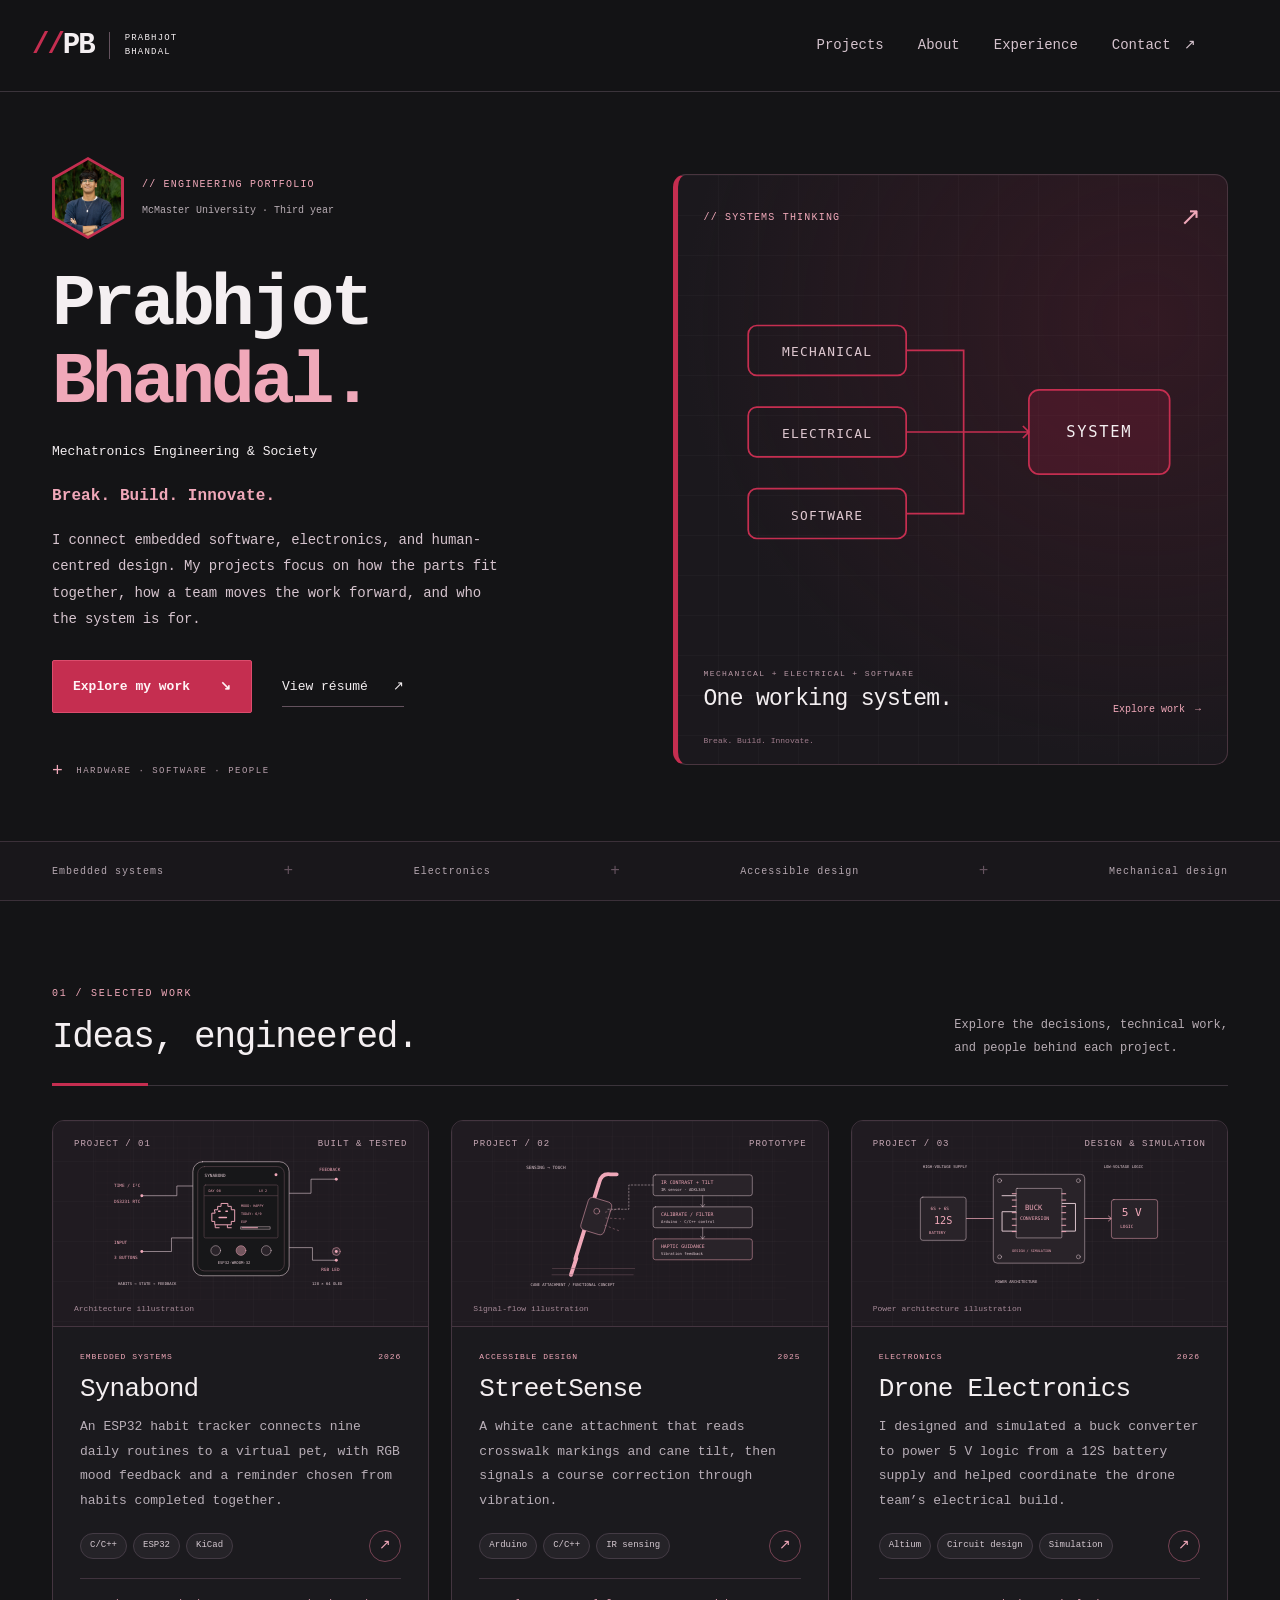
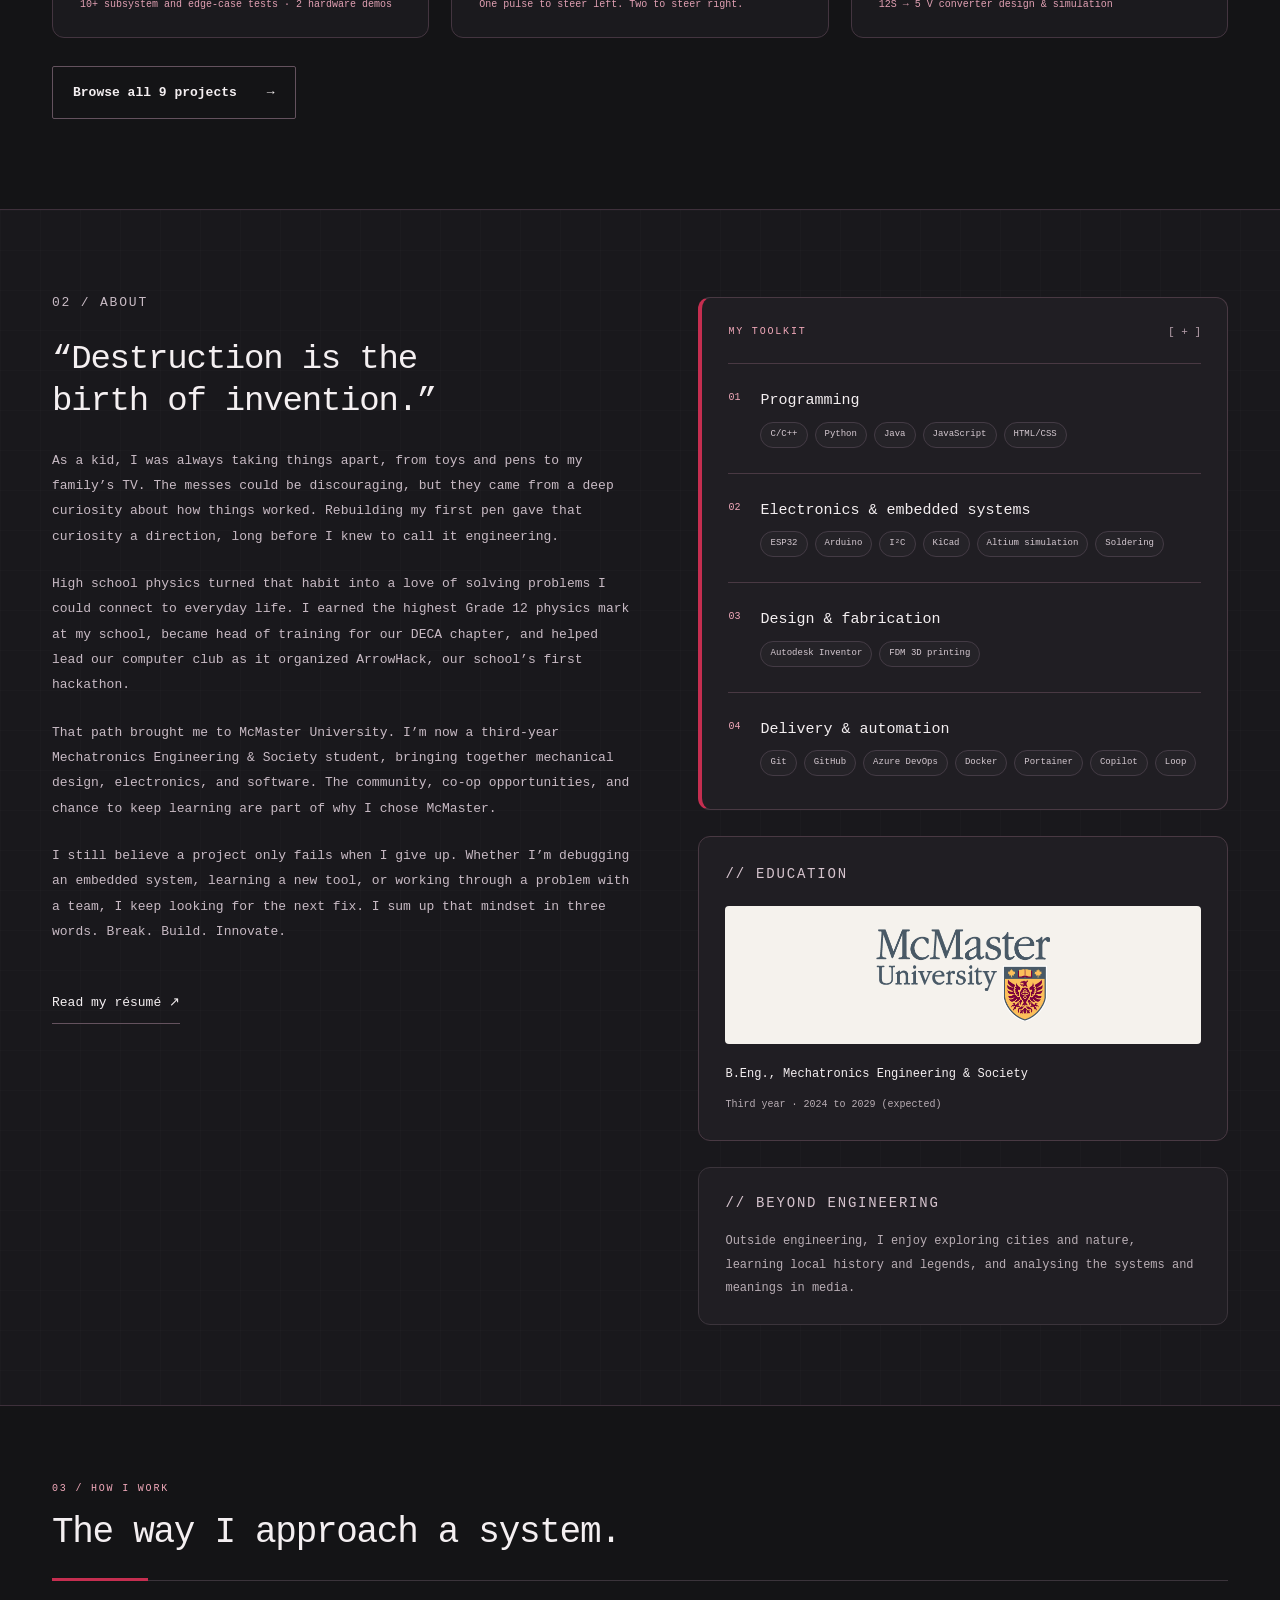
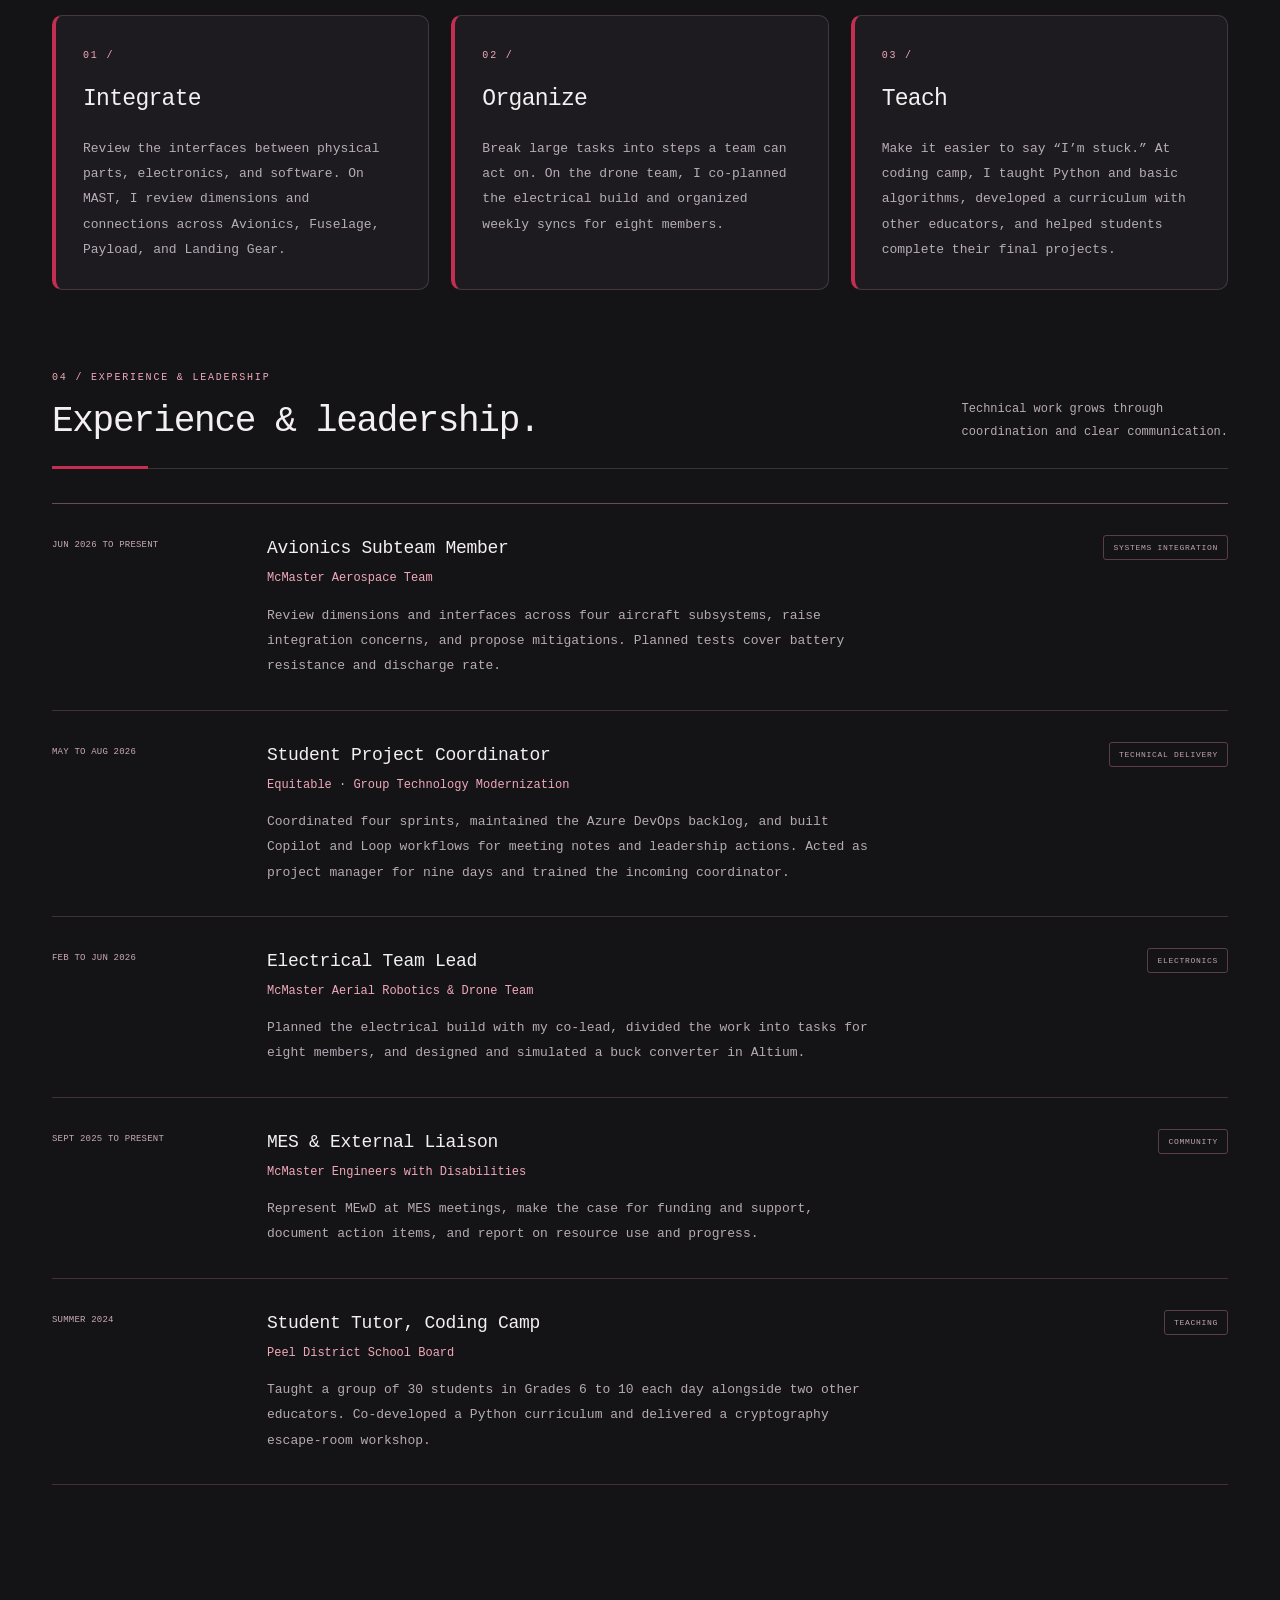
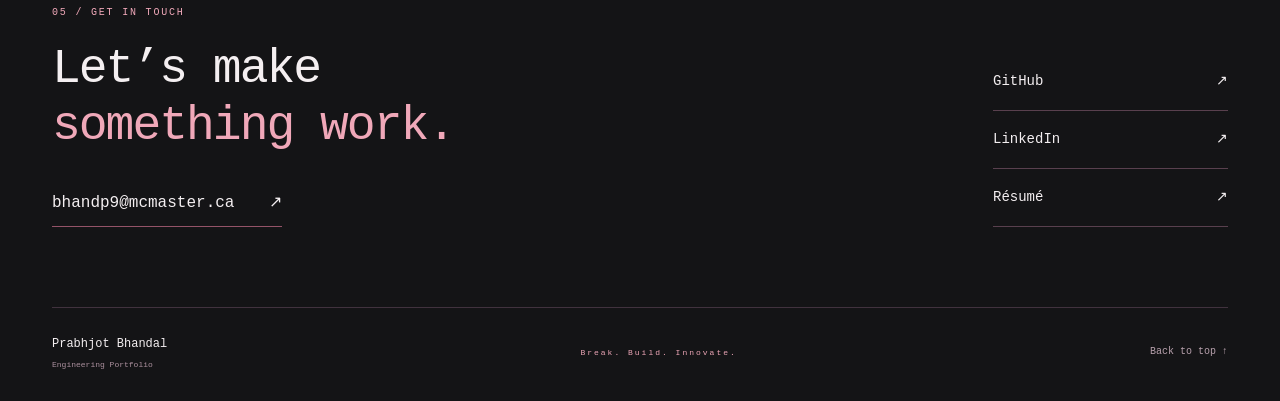
==== index.html @ 6633af77 "Add engineering portfolio" ====
<!DOCTYPE html>
<html lang="en"><head>
<meta http-equiv="content-type" content="text/html; charset=UTF-8">
  <meta charset="utf-8">
  <meta name="viewport" content="width=device-width,initial-scale=1">
  <meta name="description" content="Prabhjot Bhandal’s engineering portfolio: embedded systems, electronics, accessible design, mechanical design, and automation.">
  <meta name="robots" content="index,follow">
  <meta name="theme-color" content="#141416">
  <title>Prabhjot Bhandal | Engineering Portfolio</title>
  <link rel="icon" href="assets/favicon.svg" type="image/svg+xml">
  <link rel="stylesheet" href="index_files/theme_yO6D.css">
  <link rel="stylesheet" href="index_files/styles_yO6D.css">
  <script src="index_files/content-data_yO6D.js" defer="defer"></script>
  <script src="index_files/app_yO6D.js" defer="defer"></script>
</head>
<body>
  <a class="skip-link" href="#main">Skip to content</a>
  <header class="site-header">
    <div class="header-inner">
      <a class="brand" href="#home" aria-label="Prabhjot Bhandal, home"><span class="code-logo" aria-hidden="true"><span class="code-bracket">//</span><span class="code-initials">PB</span></span><span class="brand-name">Prabhjot<br>Bhandal</span></a>
      <nav aria-label="Main navigation"><a href="#all-projects">Projects</a><a href="#about">About</a><a href="#experience">Experience</a><a href="#contact">Contact <span aria-hidden="true">↗</span></a></nav>
      <!-- <span class="private-label">▣ Private portfolio</span> -->
    </div>
  </header>
  <main id="main" tabindex="-1">
    <div id="home-view">
      <section class="hero container" id="home" aria-labelledby="hero-title">
        <div class="hero-copy">
          <div class="hero-identity"><div class="portrait-frame"><img src="index_files/portrait_yO6D.jpg" alt="Portrait of Prabhjot Bhandal" width="84" height="84"></div><div><p class="eyebrow">// ENGINEERING PORTFOLIO</p><p class="hero-school">McMaster University · Third year</p></div></div>
          <h1 id="hero-title">Prabhjot<br><span>Bhandal.</span></h1><p class="hero-program">Mechatronics Engineering &amp; Society</p>
          <p class="hero-tagline">Break. Build. Innovate.</p><p class="hero-intro">I connect embedded software, electronics, and human-centred design. My projects focus on how the parts fit together, how a team moves the work forward, and who the system is for.</p>
          <div class="hero-actions"><a class="button primary" href="#projects">Explore my work <span aria-hidden="true">↘</span></a><a class="text-link" href="assets/Prabhjot_Bhandal_Resume.pdf" target="_blank" rel="noopener">View résumé <span aria-hidden="true">↗</span></a></div>
          <div class="hero-caption"><span class="tiny-cross" aria-hidden="true">+</span> HARDWARE · SOFTWARE · PEOPLE</div>
        </div>
        <a class="hero-study" href="#projects" aria-label="Explore projects across mechanical, electrical, and software systems">
          <div class="study-top"><span class="eyebrow">// SYSTEMS THINKING</span><span class="study-arrow" aria-hidden="true">↗</span></div>
          <div id="hero-art"><img src="index_files/system-overview_yO6D.svg" alt="Mechanical, electrical, and software disciplines connect to form one system."></div>
          <div class="study-bottom"><div><span class="study-subtitle">MECHANICAL + ELECTRICAL + SOFTWARE</span><strong>One working system.</strong></div><span class="study-link">Explore work <span aria-hidden="true">→</span></span></div>
          <span class="illustration-note">Break. Build. Innovate.</span>
        </a>
      </section>
      <div class="discipline-strip"><div class="container"><span>Embedded systems</span><span aria-hidden="true">+</span><span>Electronics</span><span aria-hidden="true">+</span><span>Accessible design</span><span aria-hidden="true">+</span><span>Mechanical design</span></div></div>
      <section class="projects-section container" id="projects" aria-labelledby="projects-heading">
        <div class="section-heading"><div><p class="eyebrow">01 / SELECTED WORK</p><h2 id="projects-heading" tabindex="-1">Ideas, engineered.</h2></div><p>Explore the decisions, technical work,<br class="desktop-break"> and people behind each project.</p></div>
        <div id="featured-grid" class="project-grid featured-grid"><a class="project-card" href="#project/synabond" aria-labelledby="featured-title-synabond">
    <div class="card-visual">
      <div class="card-visual-meta"><span>PROJECT / 01</span><span>BUILT &amp; TESTED</span></div>
      <img class="project-illustration" src="index_files/synabond-system_yO6D.svg" alt="" loading="lazy">
      <span class="card-visual-caption">Architecture illustration</span>
    </div>
    <div class="card-content">
      <div class="card-topline"><span>Embedded systems</span><span>2026</span></div>
      <h3 id="featured-title-synabond">Synabond</h3><p>An ESP32 habit tracker connects nine daily routines to a virtual pet, with RGB mood feedback and a reminder chosen from habits completed together.</p>
      <div class="card-bottom"><div class="tag-list"><span class="tag">C/C++</span><span class="tag">ESP32</span><span class="tag">KiCad</span></div><span class="card-arrow" aria-hidden="true">↗</span></div>
      <div class="card-outcome">10+ subsystem and edge-case tests · 2 hardware demos</div>
    </div></a><a class="project-card" href="#project/streetsense" aria-labelledby="featured-title-streetsense">
    <div class="card-visual">
      <div class="card-visual-meta"><span>PROJECT / 02</span><span>PROTOTYPE</span></div>
      <img class="project-illustration" src="index_files/streetsense-system_yO6D.svg" alt="" loading="lazy">
      <span class="card-visual-caption">Signal-flow illustration</span>
    </div>
    <div class="card-content">
      <div class="card-topline"><span>Accessible design</span><span>2025</span></div>
      <h3 id="featured-title-streetsense">StreetSense</h3><p>A white cane attachment that reads crosswalk markings and cane tilt, then signals a course correction through vibration.</p>
      <div class="card-bottom"><div class="tag-list"><span class="tag">Arduino</span><span class="tag">C/C++</span><span class="tag">IR sensing</span></div><span class="card-arrow" aria-hidden="true">↗</span></div>
      <div class="card-outcome">One pulse to steer left. Two to steer right.</div>
    </div></a><a class="project-card" href="#project/drone-electronics" aria-labelledby="featured-title-drone-electronics">
    <div class="card-visual">
      <div class="card-visual-meta"><span>PROJECT / 03</span><span>DESIGN &amp; SIMULATION</span></div>
      <img class="project-illustration" src="index_files/drone-electronics-system_yO6D.svg" alt="" loading="lazy">
      <span class="card-visual-caption">Power architecture illustration</span>
    </div>
    <div class="card-content">
      <div class="card-topline"><span>Electronics</span><span>2026</span></div>
      <h3 id="featured-title-drone-electronics">Drone Electronics</h3><p>I designed and simulated a buck converter to power 5 V logic from a 12S battery supply and helped coordinate the drone team’s electrical build.</p>
      <div class="card-bottom"><div class="tag-list"><span class="tag">Altium</span><span class="tag">Circuit design</span><span class="tag">Simulation</span></div><span class="card-arrow" aria-hidden="true">↗</span></div>
      <div class="card-outcome">12S → 5 V converter design &amp; simulation</div>
    </div></a></div>
        <a class="button secondary archive-action" href="#all-projects">Browse all 9 projects <span aria-hidden="true">→</span></a>
      </section>
      <section class="about-section" id="about" aria-labelledby="about-heading"><div class="container about-grid">
        <div class="about-story"><p class="eyebrow">02 / ABOUT</p><h2 id="about-heading">“Destruction is the birth of invention.”</h2><p>As a kid, I was always taking things apart, from toys and pens to my family’s TV. The messes could be discouraging, but they came from a deep curiosity about how things worked. Rebuilding my first pen gave that curiosity a direction, long before I knew to call it engineering.</p><p>High school physics turned that habit into a love of solving problems I could connect to everyday life. I earned the highest Grade 12 physics mark at my school, became head of training for our DECA chapter, and helped lead our computer club as it organized ArrowHack, our school’s first hackathon.</p><p>That path brought me to McMaster University. I’m now a third-year Mechatronics Engineering &amp; Society student, bringing together mechanical design, electronics, and software. The community, co-op opportunities, and chance to keep learning are part of why I chose McMaster.</p><p>I still believe a project only fails when I give up. Whether I’m debugging an embedded system, learning a new tool, or working through a problem with a team, I keep looking for the next fix. I sum up that mindset in three words. Break. Build. Innovate.</p><a class="text-link" href="assets/Prabhjot_Bhandal_Resume.pdf" target="_blank" rel="noopener">Read my résumé ↗</a></div>
        <div class="about-aside"><div class="toolkit"><div class="toolkit-head"><span class="eyebrow">MY TOOLKIT</span><span aria-hidden="true">[ + ]</span></div><div class="toolkit-row"><span class="tool-number">01</span><div><h3>Programming</h3><div class="tag-list"><span class="tag">C/C++</span><span class="tag">Python</span><span class="tag">Java</span><span class="tag">JavaScript</span><span class="tag">HTML/CSS</span></div></div></div><div class="toolkit-row"><span class="tool-number">02</span><div><h3>Electronics &amp; embedded systems</h3><div class="tag-list"><span class="tag">ESP32</span><span class="tag">Arduino</span><span class="tag">I²C</span><span class="tag">KiCad</span><span class="tag">Altium simulation</span><span class="tag">Soldering</span></div></div></div><div class="toolkit-row"><span class="tool-number">03</span><div><h3>Design &amp; fabrication</h3><div class="tag-list"><span class="tag">Autodesk Inventor</span><span class="tag">FDM 3D printing</span></div></div></div><div class="toolkit-row"><span class="tool-number">04</span><div><h3>Delivery &amp; automation</h3><div class="tag-list"><span class="tag">Git</span><span class="tag">GitHub</span><span class="tag">Azure DevOps</span><span class="tag">Docker</span><span class="tag">Portainer</span><span class="tag">Copilot</span><span class="tag">Loop</span></div></div></div></div><section class="education-card" aria-label="Education at McMaster University"><p class="eyebrow">// EDUCATION</p><div class="education-logo-panel"><img class="university-logo" src="index_files/mcmaster-logo_yO6D.png" alt="McMaster University logo" width="339" height="187" loading="lazy"></div><p class="education-degree">B.Eng., Mechatronics Engineering &amp; Society</p><p class="education-timeline">Third year · 2024 to 2029 (expected)</p></section><aside class="beyond-card"><p class="eyebrow">// BEYOND ENGINEERING</p><p>Outside engineering, I enjoy exploring cities and nature, learning local history and legends, and analysing the systems and meanings in media.</p></aside></div>
      </div></section>
      <section class="how-section container" id="how" aria-labelledby="how-heading"><div class="section-heading"><div><p class="eyebrow">03 / HOW I WORK</p><h2 id="how-heading">The way I approach a system.</h2></div></div><div class="how-grid"><article><span class="eyebrow">01 /</span><h3>Integrate</h3><p>Review the interfaces between physical parts, electronics, and software. On MAST, I review dimensions and connections across Avionics, Fuselage, Payload, and Landing Gear.</p></article><article><span class="eyebrow">02 /</span><h3>Organize</h3><p>Break large tasks into steps a team can act on. On the drone team, I co-planned the electrical build and organized weekly syncs for eight members.</p></article><article><span class="eyebrow">03 /</span><h3>Teach</h3><p>Make it easier to say “I’m stuck.” At coding camp, I taught Python and basic algorithms, developed a curriculum with other educators, and helped students complete their final projects.</p></article></div></section>
      <section class="experience-section container" id="experience" aria-labelledby="experience-heading"><div class="section-heading"><div><p class="eyebrow">04 / EXPERIENCE &amp; LEADERSHIP</p><h2 id="experience-heading">Experience &amp; leadership.</h2></div><p>Technical work grows through<br class="desktop-break"> coordination and clear communication.</p></div>
        <div class="experience-list"><article class="experience-item"><span class="experience-date">JUN 2026 TO PRESENT</span><div><h3>Avionics Subteam Member</h3><span class="organisation">McMaster Aerospace Team</span><p>Review dimensions and interfaces across four aircraft subsystems, raise integration concerns, and propose mitigations. Planned tests cover battery resistance and discharge rate.</p></div><span class="experience-tag">SYSTEMS INTEGRATION</span></article><article class="experience-item"><span class="experience-date">MAY TO AUG 2026</span><div><h3>Student Project Coordinator</h3><span class="organisation">Equitable · Group Technology Modernization</span><p>Coordinated four sprints, maintained the Azure DevOps backlog, and built Copilot and Loop workflows for meeting notes and leadership actions. Acted as project manager for nine days and trained the incoming coordinator.</p></div><span class="experience-tag">TECHNICAL DELIVERY</span></article><article class="experience-item"><span class="experience-date">FEB TO JUN 2026</span><div><h3>Electrical Team Lead</h3><span class="organisation">McMaster Aerial Robotics &amp; Drone Team</span><p>Planned the electrical build with my co-lead, divided the work into tasks for eight members, and designed and simulated a buck converter in Altium.</p></div><span class="experience-tag">ELECTRONICS</span></article><article class="experience-item"><span class="experience-date">SEPT 2025 TO PRESENT</span><div><h3>MES &amp; External Liaison</h3><span class="organisation">McMaster Engineers with Disabilities</span><p>Represent MEwD at MES meetings, make the case for funding and support, document action items, and report on resource use and progress.</p></div><span class="experience-tag">COMMUNITY</span></article><article class="experience-item"><span class="experience-date">SUMMER 2024</span><div><h3>Student Tutor, Coding Camp</h3><span class="organisation">Peel District School Board</span><p>Taught a group of 30 students in Grades 6 to 10 each day alongside two other educators. Co-developed a Python curriculum and delivered a cryptography escape-room workshop.</p></div><span class="experience-tag">TEACHING</span></article></div>
      </section>
      <section class="contact-section container" id="contact" aria-labelledby="contact-heading"><div><p class="eyebrow">05 / GET IN TOUCH</p><h2 id="contact-heading">Let’s make<br><span>something work.</span></h2><a class="contact-email" href="mailto:bhandp9@mcmaster.ca">bhandp9@mcmaster.ca <span aria-hidden="true">↗</span></a></div><div class="contact-links"><a href="https://github.com/Prabhjot-Bhandal" target="_blank" rel="noopener">GitHub <span aria-hidden="true">↗</span></a><a href="https://www.linkedin.com/in/prabhjot-bhandal/" target="_blank" rel="noopener">LinkedIn <span aria-hidden="true">↗</span></a><a href="assets/Prabhjot_Bhandal_Resume.pdf" target="_blank" rel="noopener">Résumé <span aria-hidden="true">↗</span></a></div></section>
    </div>
    <section id="archive-view" class="projects-section archive-section container" aria-labelledby="archive-heading" hidden="">
      <a class="detail-back" href="#projects">← Selected work</a>
      <div class="section-heading"><h1 id="archive-heading" tabindex="-1">All projects</h1></div>
        <div class="browse-controls">
          <div class="filter-list" role="group" aria-label="Filter projects by discipline"><button class="filter active" data-filter="all" aria-pressed="true">All projects <span>09</span></button><button class="filter" data-filter="Embedded systems" aria-pressed="false">Embedded</button><button class="filter" data-filter="Electronics" aria-pressed="false">Electronics</button><button class="filter" data-filter="Mechanical design" aria-pressed="false">Mechanical</button><button class="filter" data-filter="Automation" aria-pressed="false">Automation</button><button class="filter" data-filter="Software" aria-pressed="false">Software</button><button class="filter" data-filter="Earlier work" aria-pressed="false">Earlier work</button><button class="filter" data-filter="Leadership" aria-pressed="false">Leadership</button></div>
          <label class="search-box"><svg width="17" height="17" viewBox="0 0 24 24" fill="none" aria-hidden="true"><circle cx="10" cy="10" r="6.5" stroke="currentColor" stroke-width="1.5"></circle><path d="m15 15 6 6" stroke="currentColor" stroke-width="1.5"></path></svg><span class="sr-only">Search projects, tools, or skills</span><input id="project-search" type="search" placeholder="Search work or tools…" autocomplete="off"></label>
        </div>
        <p id="results-count" class="results-count" role="status" aria-live="polite">9 projects</p>
        <div id="project-grid" class="project-grid"></div>
        <div id="empty-state" class="empty-state" hidden=""><span aria-hidden="true">⌕</span><h3>No projects match this search.</h3><p>Try a tool such as Arduino, or browse all projects.</p><button id="reset-filters" class="button secondary">Reset filters</button></div>
    </section>
    <article id="project-view" class="detail-view container" hidden=""></article>
  </main>
  <footer class="site-footer container"><a href="#home" class="footer-name">Prabhjot Bhandal<span>Engineering Portfolio</span></a><p>Break. Build. Innovate.</p><a href="#home" class="back-top">Back to top ↑</a></footer>
  <noscript><div class="no-script">Project filters and detailed views use JavaScript. Please enable JavaScript to explore the portfolio.</div></noscript>
</body></html>
---- index_files/theme_yO6D.css ----
:root{--bg:#141416;--panel:#1c1b1e;--line:#3b343b;--ink:#f4eff1;--muted:#b8adb4;--accent:#f0a8b9;--accent-strong:#c52e50;--accent-deep:#761c36;--mono:'Portfolio Mono',ui-monospace,SFMono-Regular,Consolas,monospace;--sans:var(--mono);color-scheme:dark}
---- index_files/styles_yO6D.css ----
@font-face{font-family:Portfolio Mono;src:url('assets/fonts/mono-regular.woff') format('woff');font-weight:400;font-style:normal;font-display:swap}
@font-face{font-family:Portfolio Mono;src:url('assets/fonts/mono-bold.woff') format('woff');font-weight:700;font-style:normal;font-display:swap}
@font-face{font-family:Portfolio Mono;src:url('assets/fonts/mono-italic.woff') format('woff');font-weight:400;font-style:italic;font-display:swap}
*{box-sizing:border-box}html{scroll-behavior:smooth;scroll-padding-top:104px}body{margin:0;background:var(--bg);color:var(--ink);font-family:var(--sans);-webkit-font-smoothing:antialiased}body,button,input{font-size:16px}button,input{font:inherit}a{color:inherit;text-decoration:none}button{cursor:pointer}button,a,input{-webkit-tap-highlight-color:transparent}button:focus-visible,a:focus-visible,input:focus-visible{outline:2px solid var(--accent);outline-offset:5px}h1,h2,h3,p{margin:0}button{color:inherit}button::-moz-focus-inner{border:0}svg{max-width:100%;display:block}img{max-width:100%}[hidden]{display:none!important}.container{width:min(1240px,calc(100% - 104px));margin-inline:auto}.sr-only{position:absolute;width:1px;height:1px;padding:0;overflow:hidden;clip:rect(0,0,0,0);white-space:nowrap;border:0}.skip-link{position:fixed;top:-100px;left:20px;z-index:20;background:var(--accent);color:var(--bg);padding:14px}.skip-link:focus{top:12px}.site-header{border-bottom:1px solid var(--line);background:rgba(20,20,22,.97);position:sticky;top:0;z-index:10}.header-inner{width:min(1344px,calc(100% - 64px));margin:auto;height:91px;display:flex;align-items:center;justify-content:space-between;gap:24px}.brand{display:flex;gap:15px;align-items:center}.monogram{font-weight:700;font-size:34px;letter-spacing:-3px}.monogram span{color:var(--accent)}.brand-name{font-family:var(--mono);font-size:10px;line-height:1.4;letter-spacing:1.2px;border-left:1px solid #64525e;padding-left:15px}nav{display:flex;gap:34px;margin-left:auto;margin-right:52px}nav a{font-size:14px;color:#d6c4ce;transition:color .2s}nav a:hover{color:var(--accent)}nav a span{margin-left:5px}.private-label{font-family:var(--mono);display:flex;align-items:center;gap:8px;color:var(--muted);font-size:10px;letter-spacing:.2px;border:1px solid var(--line);padding:8px 11px;border-radius:3px}.hero{display:grid;grid-template-columns:1fr 1fr;gap:74px;padding-block:75px 65px;align-items:center}.eyebrow{font-family:var(--mono);font-size:10px;line-height:1.6;letter-spacing:1.7px;font-weight:400;color:var(--accent)}.hero .eyebrow{font-size:10px;letter-spacing:1.2px;display:flex;align-items:center;gap:9px}.status-dot{width:6px;height:6px;background:var(--accent);border-radius:50%;display:inline-block}.hero h1{font-size:clamp(52px,5.5vw,78px);line-height:1.02;letter-spacing:-3px;margin-top:27px;font-weight:700}.hero h1 span{color:var(--accent)}.hero-intro{color:#d6c4ce;max-width:420px;font-size:16px;line-height:1.65;margin-top:26px}.hero-actions{display:flex;align-items:center;gap:30px;margin-top:30px}.button{min-height:48px;padding:15px 20px;font-size:13px;display:inline-flex;align-items:center;justify-content:center;gap:30px;border:1px solid transparent;font-weight:700;border-radius:2px;transition:background .2s,transform .2s}.primary{background:var(--accent);color:#171719}.primary:hover{background:#f2eaf0;transform:translateY(-2px)}.secondary{background:transparent;border-color:#64525e;color:var(--ink)}.secondary:hover{background:#232125}.text-link{font-size:13px;display:inline-flex;gap:25px;align-items:center;border-bottom:1px solid #64525e;padding-block:9px}.text-link:hover{color:var(--accent);border-color:var(--accent)}.hero-caption{margin-top:48px;display:flex;align-items:center;gap:12px;color:#b7a0ac;font:9px var(--mono);letter-spacing:1.5px}.tiny-cross{font-size:18px;color:var(--accent)}.hero-study{position:relative;background:#232125;border:1px solid #393039;display:block;aspect-ratio:.97;box-shadow:20px 20px 0 -1px #171719,20px 20px 0 0 #393039;transition:border-color .2s}.hero-study:hover{border-color:var(--accent)}.study-top,.study-bottom{display:flex;justify-content:space-between;align-items:center}.study-top{padding:23px 26px 0}.study-arrow{color:var(--accent);font-size:25px}.study-bottom{position:absolute;bottom:41px;left:26px;right:26px}.study-subtitle{font:8px var(--mono);letter-spacing:1.4px;color:#b7a0ac;display:block;margin-bottom:7px}.study-bottom strong{font-size:25px;font-weight:400;letter-spacing:-.7px}.study-link{font-size:11px;color:var(--accent);display:flex;gap:13px;align-items:center}.illustration-note{position:absolute;bottom:13px;left:26px;font:8px var(--mono);color:#b7a0ac}.hero-study #hero-art{margin:0 8px;position:absolute;top:38px;left:0;right:0;bottom:90px;display:flex;align-items:center}.hero-study svg{width:100%}.discipline-strip{border-block:1px solid var(--line);background:#171719}.discipline-strip .container{display:flex;justify-content:space-between;align-items:center;padding-block:20px;font:10px var(--mono);color:#d6c4ce;letter-spacing:1px}.discipline-strip span:nth-child(even){color:#64525e;font-size:16px}.projects-section{padding-block:85px 90px}.section-heading{display:flex;justify-content:space-between;align-items:flex-end;gap:30px;margin-bottom:34px}.section-heading h2{font-size:43px;letter-spacing:-1.7px;margin-top:14px;line-height:1.1;font-weight:400}.section-heading>p{font-size:14px;line-height:1.6;color:var(--muted)}.browse-controls{border-bottom:1px solid var(--line);display:flex;justify-content:space-between;gap:20px;align-items:center;padding-bottom:21px}.filter-list{display:flex;gap:6px;flex-wrap:wrap}.filter{border:1px solid transparent;background:transparent;padding:10px 12px;color:#d6c4ce;border-radius:2px;font-size:12px;white-space:nowrap}.filter span{font-family:var(--mono);font-size:9px;margin-left:6px;opacity:.65}.filter.active{color:var(--ink);background:#232125;border-color:#64525e}.filter:hover{color:var(--accent)}.search-box{display:flex;align-items:center;gap:10px;color:#b7a0ac;border-left:1px solid var(--line);padding-left:18px}.search-box input{background:transparent;border:0;width:166px;color:var(--ink);font-size:12px;padding:10px 0;min-height:40px}.search-box input::placeholder{color:#b7a0ac}.results-count{font:10px var(--mono);color:#b7a0ac;padding-block:19px 21px}.project-grid{display:grid;grid-template-columns:1fr 1fr;gap:32px}.project-card{display:flex;flex-direction:column;border:1px solid #393039;background:#171719;min-width:0;border-radius:3px;overflow:hidden;transition:transform .2s,border-color .2s}.project-card:hover{border-color:#b7a0ac;transform:translateY(-4px)}.card-visual{aspect-ratio:1.82;background:var(--card-bg,#232125);position:relative;overflow:hidden;border-bottom:1px solid #393039}.card-visual svg{width:100%;height:100%}.card-visual-meta{position:absolute;top:18px;left:21px;right:21px;display:flex;justify-content:space-between;font:9px var(--mono);letter-spacing:1px;color:#d6c4ce}.card-visual-caption{position:absolute;bottom:13px;left:21px;font:8px var(--mono);color:#b7a0ac}.card-content{padding:25px 27px 24px;flex:1;display:flex;flex-direction:column}.card-topline{display:flex;justify-content:space-between;align-items:center;color:#b7a0ac;font:9px var(--mono);letter-spacing:1px;text-transform:uppercase}.card-content h3{font-size:27px;font-weight:400;letter-spacing:-.7px;margin:13px 0 10px;line-height:1.15}.card-content>p{color:#d6c4ce;font-size:14px;line-height:1.6;max-width:470px}.card-bottom{display:flex;align-items:center;justify-content:space-between;gap:10px;margin-top:24px}.tag-list{display:flex;gap:6px;flex-wrap:wrap}.tag{border:1px solid #393039;color:#d6c4ce;padding:5px 7px;font:9px var(--mono);border-radius:2px;line-height:1.3}.card-arrow{border:1px solid #64525e;border-radius:50%;width:32px;height:32px;display:grid;place-items:center;color:var(--accent);flex-shrink:0}.card-outcome{font:10px var(--mono);line-height:1.5;color:var(--accent);margin-top:16px;padding-top:17px;border-top:1px solid #393039}.project-card.wide{grid-column:1/-1;display:grid;grid-template-columns:1fr 1fr}.wide .card-visual{aspect-ratio:auto;min-height:292px;border-bottom:0;border-right:1px solid #393039}.wide .card-content{justify-content:center;padding:30px}.empty-state{text-align:center;border:1px dashed #64525e;padding:50px 20px}.empty-state>span{font-size:40px;color:var(--accent)}.empty-state h3{font-size:24px;font-weight:400;margin-block:12px}.empty-state p{color:var(--muted);margin-bottom:24px}.about-section{background:#232125;border-block:1px solid #393039;padding-block:80px}.about-grid{display:grid;grid-template-columns:1fr 1fr;gap:100px}.about-grid h2{font-size:43px;line-height:1.15;letter-spacing:-1.4px;font-weight:400;margin-block:20px 24px}.about-grid h2 span{color:#b7a0ac}.about-grid p{font-size:14px;line-height:1.7;color:#d6c4ce;max-width:470px}.about-grid .about-intro{color:#f2eaf0;font-size:16px;margin-bottom:17px}.about-grid .text-link{margin-top:17px}.education{display:flex;gap:17px;align-items:center;margin-top:32px;padding-top:27px;border-top:1px solid #393039}.education-mark{font-family:Georgia,serif;font-size:34px;color:#d6c4ce;border:1px solid #64525e;padding:6px 10px}.education strong{font-size:14px;font-weight:400}.education p{font-size:11px;margin-block:5px 3px}.education div>span{color:#b7a0ac;font:9px var(--mono)}.toolkit{border:1px solid #64525e;padding:26px 30px;height:fit-content;margin-top:7px;background:#171719}.toolkit-head{display:flex;justify-content:space-between;align-items:center;padding-bottom:23px;border-bottom:1px solid #393039}.toolkit-head>span:last-child{font:11px var(--mono);color:#b7a0ac}.toolkit-row{display:flex;gap:20px;border-bottom:1px solid #393039;padding-block:25px}.toolkit-row:last-child{border-bottom:0;padding-bottom:7px}.tool-number{font:10px var(--mono);color:#b7a0ac;padding-top:3px}.toolkit-row h3{font-size:17px;font-weight:400;margin-bottom:8px}.toolkit-row p{font-size:12px;line-height:1.8}.experience-section{padding-block:85px 30px}.experience-list{border-top:1px solid #64525e;margin-top:40px}.experience-item{display:grid;grid-template-columns:185px 1fr 170px;gap:30px;align-items:start;border-bottom:1px solid var(--line);padding-block:31px}.experience-date{font:10px var(--mono);letter-spacing:.2px;line-height:1.6;color:#b7a0ac;padding-top:3px}.experience-item h3{font-size:20px;font-weight:400;letter-spacing:-.3px}.organisation{display:block;color:#b7a0ac;font-size:12px;margin-top:7px}.experience-item p{max-width:610px;color:#b7a0ac;font-size:13px;line-height:1.7;margin-top:14px}.experience-tag{font:8px var(--mono);color:#b7a0ac;border:1px solid #393039;padding:7px 9px;text-align:center;justify-self:end;letter-spacing:.7px}.contact-section{padding-block:90px 80px;display:flex;justify-content:space-between;align-items:flex-end;gap:30px}.contact-section h2{font-size:57px;line-height:1.1;letter-spacing:-2px;font-weight:400;margin-top:20px}.contact-section h2 span{color:var(--accent)}.contact-email{display:inline-flex;gap:35px;align-items:center;border-bottom:1px solid #8b7482;font-size:18px;padding:10px 0;margin-top:24px}.contact-email:hover{color:var(--accent)}.contact-links{width:235px}.contact-links a{display:flex;justify-content:space-between;border-bottom:1px solid #393039;padding:17px 0;font-size:14px}.contact-links a:hover{color:var(--accent)}.site-footer{border-top:1px solid var(--line);padding-block:27px 30px;display:flex;justify-content:space-between;align-items:center;gap:25px}.footer-name{font-size:12px}.footer-name span{display:block;font:8px var(--mono);color:#b7a0ac;margin-top:5px}.site-footer p{color:#b7a0ac;font:8px var(--mono);letter-spacing:.5px}.back-top{font-size:10px;color:#b7a0ac}.detail-view{padding-block:35px 75px;min-height:70vh}.detail-breadcrumb{display:flex;justify-content:space-between;font:10px var(--mono);letter-spacing:.4px;color:#d6c4ce;border-bottom:1px solid var(--line);padding-bottom:24px;gap:15px}.detail-back{padding:8px 0;color:var(--accent)}.detail-breadcrumb>span{padding-block:8px}.detail-header{max-width:850px;padding-block:48px 34px}.detail-header h1{font-size:clamp(40px,5.5vw,68px);font-weight:400;line-height:1.07;letter-spacing:-2px;margin:18px 0 22px}.detail-header>p:last-child{color:#d6c4ce;font-size:19px;line-height:1.6;max-width:730px}.detail-meta{display:grid;grid-template-columns:1.25fr 1fr 2fr;gap:30px;border-block:1px solid #393039;padding-block:24px;margin-bottom:35px}.meta-label{font:9px var(--mono);letter-spacing:1.2px;color:#b7a0ac;display:block;margin-bottom:10px}.meta-value{font-size:14px;line-height:1.6}.detail-visual{position:relative;background:var(--card-bg);border:1px solid #393039;max-height:520px;overflow:hidden;display:grid;place-items:center}.detail-visual svg{width:100%;height:440px}.detail-visual .card-visual-meta{top:23px;left:28px;right:28px}.detail-visual .card-visual-caption{bottom:20px;left:28px}.detail-layout{display:grid;grid-template-columns:1fr 285px;gap:75px;margin-top:51px;align-items:start}.detail-section{padding-bottom:32px;margin-bottom:33px;border-bottom:1px solid #393039}.detail-section h2{font-size:27px;font-weight:400;letter-spacing:-.7px;margin-bottom:18px}.detail-section>p,.detail-section li{font-size:15px;line-height:1.8;color:#d6c4ce}.detail-section li{padding-left:8px;margin-bottom:12px}.detail-section ul{padding-left:17px;margin:0}.detail-section li::marker{color:var(--accent)}.detail-section .eyebrow{margin-bottom:12px;font-size:9px;color:var(--accent)}.detail-section:last-child{margin-bottom:0}.outcome-panel{border:1px solid #64525e;padding:25px;background:#232125;margin-bottom:25px}.outcome-panel .meta-label{color:#d6c4ce}.outcome-value{font-size:37px;color:var(--accent);letter-spacing:-1px;display:block;margin-bottom:12px;line-height:1.1}.outcome-panel p{font-size:13px;color:#d6c4ce;line-height:1.7}.detail-aside{position:sticky;top:120px}.aside-block{border-bottom:1px solid var(--line);padding:10px 0 25px;margin-bottom:20px}.aside-block p{font-size:13px;line-height:1.7;color:#d6c4ce}.detail-next{display:flex;justify-content:space-between;align-items:center;background:#232125;border:1px solid #393039;padding:25px 30px;margin-top:55px;gap:20px}.detail-next .eyebrow{font-size:8px;margin-bottom:9px}.detail-next strong{font-size:23px;font-weight:400}.detail-next>span{font-size:26px;color:var(--accent)}.detail-next:hover{border-color:var(--accent)}.mood-table{display:grid;grid-template-columns:repeat(5,1fr);gap:7px;margin-top:20px}.mood{border:1px solid #64525e;padding:12px 7px;text-align:center}.mood-dot{display:block;width:10px;height:10px;border-radius:50%;margin:0 auto 9px;background:var(--mood)}.mood strong{display:block;font:8px var(--mono);letter-spacing:.2px}.mood span:last-child{display:block;font:10px var(--mono);color:#d6c4ce;margin-top:7px}.no-script{padding:30px;background:#393039}.not-found{padding:80px 0}.not-found h1{font-size:40px;margin-bottom:20px}.not-found p{color:var(--muted);margin-bottom:25px}
@media(min-width:1500px){.hero{gap:100px;padding-block:95px 80px}.hero-study{aspect-ratio:1.02}.hero h1{font-size:83px}}
@media(max-width:1100px){.container{width:calc(100% - 64px)}.hero{gap:35px}.hero h1{font-size:62px}.hero-study{aspect-ratio:.86}.hero-intro{font-size:15px}.hero-actions{gap:20px}nav{margin-right:15px;gap:25px}.about-grid{gap:50px}.browse-controls{align-items:flex-start}.filter{padding:9px}.search-box{padding-left:12px}.search-box input{width:140px}.experience-item{grid-template-columns:150px 1fr;gap:20px}.experience-tag{display:none}.detail-layout{gap:40px;grid-template-columns:1fr 250px}.card-content{padding:22px}.section-heading h2{font-size:38px}}
@media(max-width:800px){.header-inner{height:76px;width:calc(100% - 40px)}.brand-name{display:none}.monogram{font-size:32px}nav{gap:22px;margin:0 auto}.private-label{font-size:9px;padding:7px 8px}.container{width:calc(100% - 44px)}.hero{grid-template-columns:1fr 1fr;padding-block:45px 50px;gap:28px}.hero h1{font-size:48px;letter-spacing:-2px}.hero .eyebrow{font-size:8px;letter-spacing:.8px;align-items:flex-start}.hero .status-dot{flex-shrink:0;margin-top:4px}.hero-intro{font-size:14px}.hero-actions{align-items:flex-start;flex-direction:column;gap:10px}.hero-caption{font-size:8px;margin-top:25px;letter-spacing:.8px}.hero-study{aspect-ratio:.68;box-shadow:10px 10px 0 -1px #171719,10px 10px 0 0 #393039}.study-top{padding:19px 17px 0}.study-top .eyebrow{font-size:8px}.study-bottom{left:17px;right:17px;bottom:40px;flex-direction:column;align-items:flex-start;gap:14px}.study-bottom strong{font-size:23px}.study-subtitle{font-size:7px}.illustration-note{left:17px;font-size:7px}.study-link{font-size:10px}.hero-study #hero-art{top:35px;bottom:140px;left:-20px;right:-20px}.discipline-strip .container{font-size:8px;letter-spacing:0;gap:8px}.section-heading{align-items:flex-start}.section-heading>p{font-size:12px}.projects-section{padding-block:60px}.browse-controls{flex-direction:column;gap:13px}.search-box{border:1px solid #393039;width:100%;padding-inline:13px}.search-box input{width:100%}.project-grid{gap:23px}.card-content h3{font-size:23px}.card-content>p{font-size:13px}.card-visual-meta{top:13px;left:14px;right:14px;font-size:7px}.card-visual-caption{left:14px;bottom:9px;font-size:6px}.card-content{padding:19px}.card-topline{font-size:8px}.card-bottom{margin-top:20px}.tag{font-size:8px}.about-section{padding-block:60px}.about-grid{gap:35px;grid-template-columns:1fr}.about-grid p{max-width:100%}.toolkit{margin-top:0}.experience-section{padding-top:60px}.experience-item{grid-template-columns:125px 1fr}.experience-date{font-size:8px}.contact-section{padding-block:65px 60px}.contact-section h2{font-size:45px}.contact-links{width:170px}.contact-email{font-size:16px;gap:20px}.site-footer p{max-width:235px;line-height:1.7;font-size:7px}.detail-meta{grid-template-columns:1fr 1fr}.detail-meta>div:last-child{grid-column:1/-1}.detail-layout{grid-template-columns:1fr;gap:10px}.detail-aside{position:static;display:grid;grid-template-columns:1fr 1fr;gap:25px}.outcome-panel{grid-row:span 2}.detail-visual svg{height:350px}.detail-header{padding-top:35px}.detail-header>p:last-child{font-size:17px}}
@media(max-width:560px){html{scroll-padding-top:90px}.header-inner{gap:12px;height:70px}.brand-name{display:none}nav{gap:18px;margin-left:auto;margin-right:0}nav a{font-size:12px}nav a:last-child{display:none}.private-label{display:none}.container{width:calc(100% - 40px)}.hero{grid-template-columns:1fr;padding-block:42px 38px;gap:38px}.hero h1{font-size:61px;line-height:1.01;margin-top:22px;letter-spacing:-2.8px}.hero h1 br:last-of-type{display:none}.hero-intro{font-size:15px;margin-top:22px;max-width:420px}.hero .eyebrow{font-size:8px;letter-spacing:1px}.hero-actions{flex-direction:row;gap:25px;align-items:center;margin-top:25px}.button{font-size:12px;gap:20px;padding:14px 17px}.text-link{font-size:12px;gap:17px}.hero-caption{margin-top:26px}.hero-study{aspect-ratio:1.1;box-shadow:none}.hero-study #hero-art{top:28px;bottom:80px;left:0;right:0}.study-bottom{bottom:38px;flex-direction:row;align-items:center}.study-top{padding:16px 19px 0}.study-arrow{font-size:20px}.study-bottom{left:19px;right:19px}.study-subtitle{font-size:7px}.study-link{font-size:9px}.illustration-note{left:19px;bottom:13px}.discipline-strip .container{display:grid;grid-template-columns:1fr 1fr;gap:15px 25px;font-size:8px;padding-block:17px}.discipline-strip span:nth-child(even){display:none}.discipline-strip span:nth-child(odd)::before{content:'+';color:#b7a0ac;margin-right:9px}.section-heading{flex-direction:column;gap:15px;margin-bottom:26px}.section-heading h2{font-size:37px;margin-top:13px}.section-heading>p{font-size:13px}.desktop-break{display:none}.projects-section{padding-block:49px 50px}.filter-list{gap:3px}.filter{font-size:11px;padding:9px}.filter-list .filter:first-child span{font-size:8px;margin-left:3px}.project-grid{grid-template-columns:1fr;gap:24px}.project-card.wide{display:flex;grid-column:auto}.wide .card-visual{aspect-ratio:1.82;min-height:0;border-bottom:1px solid #393039;border-right:0}.wide .card-content{padding:22px}.card-content{padding:22px}.card-content h3{font-size:26px}.card-content>p{font-size:14px}.card-topline{font-size:8px}.card-visual-meta{font-size:8px;top:14px;left:18px;right:18px}.card-visual-caption{font-size:7px;left:18px;bottom:11px}.card-outcome{font-size:10px}.about-section{padding-block:50px}.about-grid h2{font-size:37px}.about-grid .about-intro{font-size:16px}.toolkit{padding:23px}.toolkit-row{gap:17px;padding-block:22px}.experience-section{padding-top:49px}.experience-item{display:block;padding-block:26px}.experience-item h3{margin-top:13px;font-size:19px}.experience-date{font-size:9px}.experience-item p{font-size:13px}.organisation{font-size:11px}.experience-list{margin-top:26px}.contact-section{display:block;padding-block:55px}.contact-section h2{font-size:44px}.contact-email{font-size:17px;gap:25px}.contact-links{width:100%;display:flex;gap:25px;margin-top:30px}.contact-links a{flex:1;font-size:12px;padding:12px 0}.site-footer{align-items:flex-start;gap:20px;flex-wrap:wrap;padding-block:24px}.site-footer p{order:3;max-width:none;width:100%;font-size:7px}.back-top{margin-left:auto}.detail-view{padding-top:22px;padding-bottom:45px}.detail-breadcrumb{font-size:9px}.detail-breadcrumb>span{max-width:170px;line-height:1.5;text-align:right}.detail-header{padding-block:31px 26px}.detail-header h1{font-size:43px;letter-spacing:-1.5px}.detail-header>p:last-child{font-size:16px}.detail-meta{gap:22px 18px;padding-block:22px;margin-bottom:24px}.meta-label{font-size:8px}.meta-value{font-size:12px}.detail-visual svg{height:auto;aspect-ratio:1.25}.detail-visual .card-visual-meta{top:15px;left:17px;right:17px;font-size:7px}.detail-visual .card-visual-caption{left:17px;bottom:12px;font-size:6px}.detail-layout{margin-top:32px}.detail-section{padding-bottom:25px;margin-bottom:27px}.detail-section h2{font-size:25px}.detail-section>p,.detail-section li{font-size:14px}.detail-aside{grid-template-columns:1fr;gap:0}.outcome-panel{grid-row:auto;margin-bottom:23px}.aside-block{padding-bottom:20px}.detail-next{padding:23px;margin-top:25px}.detail-next strong{font-size:20px}.mood-table{gap:4px}.mood{padding:10px 3px}.mood strong{font-size:6px}.mood span:last-child{font-size:9px}}
.hero-copy,.hero-study,.card-content,.about-grid>div,.detail-layout>div{min-width:0}
@media(max-width:560px){.hero h1{font-size:clamp(47px,14vw,60px)}.hero h1 br:last-of-type{display:initial}}
@media(prefers-reduced-motion:reduce){html{scroll-behavior:auto}*{transition:none!important}}

/* Charcoal / maroon system, based on the supplied portfolio graphics. */
body{background-color:var(--bg)}
.site-header{background:rgba(20,20,22,.97)}
.monogram{font-family:var(--mono);letter-spacing:-4px}.monogram span{color:var(--accent-strong)}
.eyebrow{color:var(--accent);letter-spacing:1.8px}
h1,h2,h3{font-family:var(--mono)}
.hero{padding-block:65px 60px;gap:65px}
.hero h1{font-size:clamp(55px,5.7vw,79px);letter-spacing:-4px;line-height:1.07;margin-top:27px}
.hero-identity{display:flex;gap:18px;align-items:center}
.portrait-frame{width:72px;height:82px;flex-shrink:0;clip-path:polygon(50% 0,100% 25%,100% 75%,50% 100%,0 75%,0 25%);background:var(--accent-strong);padding:3px}
.portrait-frame img{width:100%;height:100%;object-fit:cover;clip-path:polygon(50% 0,100% 25%,100% 75%,50% 100%,0 75%,0 25%)}
.hero-school{color:var(--muted);font:10px var(--mono);margin-top:9px;line-height:1.7}
.hero-program{color:var(--ink);font:15px var(--mono);line-height:1.6;margin-top:18px;max-width:430px}
.hero-tagline{font:italic 12px var(--mono);color:var(--accent);line-height:1.8;margin-top:20px;max-width:415px}
.hero-intro{font-size:15px;margin-top:16px;line-height:1.7;max-width:450px}
.hero-actions{margin-top:27px}
.primary{background:var(--accent-strong);color:#fff5f7;border-color:#dc4c6d}.primary:hover{background:#de4468;color:#fff}
.hero-study{background-color:#1b181d;background-image:linear-gradient(90deg,rgba(255,255,255,.025) 1px,transparent 1px),linear-gradient(rgba(255,255,255,.025) 1px,transparent 1px),radial-gradient(ellipse at 85% 25%,#551b2c66,transparent 70%);background-size:40px 40px,40px 40px,100% 100%;border:1px solid #49353f;border-left:5px solid var(--accent-strong);border-radius:13px;aspect-ratio:.94;box-shadow:none;overflow:hidden}
.hero-study:hover{border-color:#a54b66}
.hero-study #hero-art{top:65px;bottom:140px;margin-inline:17px;left:0;right:0}
.hero-study #hero-art img{width:100%;height:auto}
.study-top .eyebrow{font-size:10px}.study-arrow{color:var(--accent)}
.study-bottom{bottom:49px;align-items:flex-end}.study-bottom strong{font-family:var(--mono);font-size:23px;max-width:300px;line-height:1.3;display:block}.study-subtitle{color:#b998a6;font-size:8px}.study-link{font:10px var(--mono);gap:10px;white-space:nowrap}.illustration-note{color:#a17d8d;bottom:19px}
.discipline-strip{background:#19171b;border-color:#3b3039}.discipline-strip .container{color:#b5a7b0}
.section-heading{border-bottom:1px solid var(--line);padding-bottom:25px;position:relative}
.section-heading:after{content:'';position:absolute;bottom:-1px;left:0;width:96px;height:3px;background:var(--accent-strong)}
.section-heading h2{font-size:36px;line-height:1.2;letter-spacing:-1.3px}
.filter{font-family:var(--mono);font-size:11px}.filter.active{background:#43212e;border-color:#8d3d54}.filter:hover{color:var(--accent)}
.search-box{border-color:#4b3541}.search-box input{font-family:var(--mono);font-size:11px}
.project-card{border-color:#443540;border-radius:12px;background:#1b1a1e;overflow:hidden}
.project-card:hover{border-color:var(--accent-strong)}
.card-visual{background-color:#201b21;background-image:linear-gradient(90deg,#ffffff05 1px,transparent 1px),linear-gradient(#ffffff05 1px,transparent 1px);background-size:40px 40px;border-color:#453540}
.card-visual .project-illustration{width:100%;height:100%;object-fit:contain;display:block;padding-block:15px 25px}
.card-visual-meta{color:#c6a7b4;font-size:9px}.card-visual-caption{color:#a68a98}.card-content h3{font-size:26px;line-height:1.2;letter-spacing:-.8px}.card-topline{color:var(--accent);font-size:8px}
.card-content>p{color:#b8aeb7}.tag{border-radius:20px;background:#252328;border-color:#443b45;color:#d5c9d1;padding:6px 9px}.card-outcome{border-color:#40333e;color:#e1a0b3;line-height:1.7;font-size:10px}.card-arrow{border-color:#754253;color:var(--accent)}
.project-card.wide .card-visual{border-color:#453540}
.about-section{background-color:#19181c;background-image:linear-gradient(90deg,#ffffff03 1px,transparent 1px),linear-gradient(#ffffff03 1px,transparent 1px);background-size:40px 40px;border-color:#3e303b}
.about-grid{gap:65px}.about-grid h2{font-size:36px;line-height:1.25;letter-spacing:-1.2px}.about-grid h2 span{color:var(--accent)}.toolkit{border:1px solid #493943;border-left:4px solid var(--accent-strong);border-radius:12px;background:#201e23;padding:26px}.toolkit-head,.toolkit-row{border-color:#493943}.tool-number{color:var(--accent)}.toolkit-row h3{font-size:15px}.toolkit-row .tag-list{gap:7px}.toolkit-row .tag{font-size:9px}.education{border-color:#4c3c47}.education-mark{color:var(--accent);border-color:#805164}.education div>span{color:#b59ca9}
.how-section{padding-block:75px 10px}.how-grid{display:grid;grid-template-columns:repeat(3,1fr);gap:22px}.how-grid article{background:#1d1b20;border:1px solid #443740;border-left:4px solid var(--accent-strong);border-radius:10px;padding:27px}.how-grid h3{font-size:23px;margin-top:15px;margin-bottom:17px;font-weight:400;letter-spacing:-.7px}.how-grid p{font-size:14px;color:#b8acb6;line-height:1.8}
.experience-section{padding-top:70px}.experience-list{border-color:#6a4959;margin-top:30px}.experience-item{border-color:#3f303c}.experience-item h3{font-size:18px;line-height:1.5}.experience-date{color:#c8a9b8;font-size:9px}.organisation{color:var(--accent);line-height:1.6}.experience-tag{border-color:#5a3c4d;color:#c0a4b3;border-radius:3px}.experience-item p{color:#b7aab5}
.contact-section h2{font-size:48px;line-height:1.2}.contact-email{border-color:#945368}.contact-links a{border-color:#59404e}.site-footer{border-color:#41323e}.site-footer p{color:var(--accent);letter-spacing:2px}.footer-name span{color:#ad919f}
.detail-breadcrumb{border-color:#503440}.detail-meta{border-color:#523a47}.meta-label{color:#cb9aae}.detail-header h1{font-family:var(--mono);font-size:clamp(38px,5vw,66px);letter-spacing:-2px}.detail-visual{border-color:#5d3748;border-left:5px solid var(--accent-strong);border-radius:12px;background-color:#201b21;background-image:linear-gradient(90deg,#ffffff05 1px,transparent 1px),linear-gradient(#ffffff05 1px,transparent 1px);background-size:40px 40px}.detail-visual .project-illustration{height:440px;width:100%;object-fit:contain}.detail-section{border-color:#43313e}.detail-section h2{font-size:25px;line-height:1.4}.detail-section>p,.detail-section li{color:#bcb0b9}.outcome-panel{background:#351e29;border-color:#87435b;border-left:4px solid var(--accent-strong);border-radius:9px}.outcome-panel .meta-label{color:#dba8ba}.outcome-value{font-family:var(--mono);font-size:31px;color:var(--accent)}.outcome-panel p{color:#dbc0cd}.detail-next{background:#281b24;border-color:#613b4e;border-radius:10px}.detail-next strong{font-family:var(--mono);font-size:22px}.aside-block{border-color:#483240}.mood{border-color:#674456}.mood span:last-child{color:#cfb8c4}
.project-gallery{display:grid;gap:22px}.project-gallery figure{margin:0}.project-gallery img{width:100%;height:auto;border:1px solid #694356;border-radius:8px;display:block}.project-gallery figcaption{color:var(--muted);font-size:12px;line-height:1.6;margin-top:10px}.project-links{display:flex;gap:25px;flex-wrap:wrap}
@media(max-width:1100px){.hero{gap:35px}.hero h1{font-size:66px}.hero-study{aspect-ratio:.8}.study-bottom{align-items:flex-start;flex-direction:column;gap:18px}.about-grid{gap:45px}.how-grid{gap:17px}.how-grid article{padding:23px}.section-heading h2{font-size:32px}}
@media(max-width:800px){.hero{gap:25px;padding-block:45px}.hero h1{font-size:56px;letter-spacing:-3px}.portrait-frame{width:54px;height:62px}.hero-identity{gap:12px}.hero-school{font-size:8px}.hero .eyebrow{font-size:8px}.hero-program{font-size:12px}.hero-tagline{font-size:11px}.hero-intro{font-size:14px}.hero-study{aspect-ratio:.63}.hero-study #hero-art{top:40px;bottom:150px;left:-15px;right:-15px;margin-inline:0}.study-bottom strong{font-size:19px}.study-subtitle{font-size:7px}.section-heading h2{font-size:30px}.about-grid h2{font-size:34px}.how-grid{grid-template-columns:1fr}.how-section{padding-top:55px}.how-grid article{padding:25px}.how-grid p{font-size:14px}.detail-visual .project-illustration{height:350px}.contact-section h2{font-size:40px}.experience-section{padding-top:55px}.card-content h3{font-size:22px}}
@media(max-width:560px){.hero{padding-block:34px;gap:30px}.hero h1{font-size:clamp(47px,13.5vw,59px);line-height:1.1;letter-spacing:-3px;margin-top:22px}.hero-program{font-size:13px;margin-top:15px}.portrait-frame{width:56px;height:65px}.hero-school{font-size:9px}.hero-tagline{font-size:11px;margin-top:19px}.hero-intro{font-size:14px}.hero-study{aspect-ratio:1.12}.hero-study #hero-art{top:40px;bottom:100px;left:10px;right:10px}.study-bottom{bottom:39px;flex-direction:row;gap:10px;align-items:flex-end}.study-bottom strong{font-size:17px;max-width:200px}.study-subtitle{font-size:6px}.study-link{font-size:8px;gap:7px}.illustration-note{font-size:7px;bottom:14px}.study-top .eyebrow{font-size:9px}.card-content h3{font-size:25px}.card-content>p{font-size:14px}.card-visual-meta{font-size:8px}.card-topline{font-size:8px}.about-grid h2{font-size:32px}.about-grid{gap:30px}.toolkit-row h3{font-size:15px}.contact-section h2{font-size:36px}.detail-header h1{font-size:37px;letter-spacing:-1.4px}.detail-visual .project-illustration{height:auto;aspect-ratio:1.25}.detail-section h2{font-size:23px}.detail-next strong{font-size:19px}.outcome-value{font-size:30px}.site-footer p{letter-spacing:1.7px}.how-section{padding-top:48px}}

/* Coding typography and personal code mark. */
body,button,input{font-family:var(--mono)}
body{font-size:14px;line-height:1.65}
.code-logo{display:inline-flex;align-items:baseline;font-family:var(--mono);font-size:29px;line-height:1;font-weight:700;letter-spacing:-2px;white-space:nowrap}
.code-bracket{color:var(--accent-strong)}.code-initials{color:var(--ink);letter-spacing:-2px}
.brand-name{font-size:9px;text-transform:uppercase;line-height:1.5}
.hero-intro{font-size:13px;line-height:1.9;max-width:450px;letter-spacing:-.15px}
.hero-tagline{font-size:16px;font-weight:700;font-style:normal;letter-spacing:.1px;line-height:1.7}
.hero-program{font-size:13px;line-height:1.8}
.section-heading>p{font-size:12px;line-height:1.9}
.card-content>p{font-size:12px;line-height:1.9}
.about-grid{grid-template-columns:1.1fr 1fr;gap:64px}
.about-story h2{font-size:34px;line-height:1.25;max-width:440px;margin-bottom:25px}
.about-story>p{font-size:12px;line-height:1.95;color:#c8bac4;max-width:none;margin-bottom:22px}
.about-aside{min-width:0;display:flex;flex-direction:column;gap:26px}
.education-card{background:#201e23;border:1px solid #493943;border-radius:12px;padding:26px}
.education-logo-panel{background:#f5f2ed;border-radius:4px;margin-block:19px;padding:23px 25px;width:100%;display:flex;align-items:center;justify-content:center}
.university-logo{width:174px;height:auto;max-width:100%;display:block}
.education-degree{font-size:12px!important;line-height:1.9!important;color:var(--ink)!important}
.education-timeline{font-size:10px!important;line-height:1.9!important;color:var(--muted)!important;margin-top:10px}
.how-grid p{font-size:12px;line-height:1.95}
.experience-item p{font-size:12px;line-height:1.95}
.contact-email{font-size:16px}
.detail-header>p:last-child{font-size:16px;line-height:1.9}
.meta-value{font-size:12px}
.detail-section>p,.detail-section li{font-size:13px;line-height:1.95}
.detail-aside p{font-size:11px;line-height:1.95}
@media(max-width:1100px){.about-grid{gap:42px}.code-logo{font-size:27px}.hero-tagline{font-size:15px}.hero-intro{font-size:12px}.detail-header>p:last-child{font-size:15px}}
@media(max-width:800px){.about-grid{grid-template-columns:1fr}.about-aside{display:grid;grid-template-columns:1fr 1fr;gap:20px;align-items:start}.education-card{padding:22px}.education-logo-panel{padding:22px 15px}.about-story h2{max-width:none}.hero-intro{font-size:12px}.hero-program{font-size:11px}.hero-tagline{font-size:14px}.section-heading>p{font-size:11px}}
@media(max-width:560px){.header-inner{gap:10px}.header-inner nav{gap:13px}.header-inner nav a{font-size:10px}.code-logo{font-size:25px;letter-spacing:-2px}.code-initials{letter-spacing:-2px}.hero-intro{font-size:12px;line-height:1.95}.hero-program{font-size:12px}.hero-tagline{font-size:16px}.section-heading h2{font-size:28px}.section-heading>p{font-size:12px}.card-content>p{font-size:12px;line-height:1.95}.card-content h3{font-size:24px}.about-story h2{font-size:30px}.about-story>p{font-size:12px;line-height:1.95}.about-aside{display:flex;gap:24px}.education-card{padding:25px}.university-logo{width:180px}.detail-header>p:last-child{font-size:13px}.detail-section>p,.detail-section li{font-size:12px}.experience-item p,.how-grid p{font-size:12px;line-height:1.95}.contact-email{font-size:13px;gap:20px}.contact-section h2{font-size:33px}.contact-links{gap:20px}.contact-links a{font-size:11px}}

/* Keep longer monospace passages comfortable to read. */
.hero-intro{font-size:14px}
.about-story>p,.card-content>p,.experience-item p,.how-grid p{font-size:13px}
.detail-section>p,.detail-section li{font-size:14px}
@media(max-width:1100px){.hero-intro{font-size:13px}}
@media(max-width:560px){.hero-intro,.about-story>p,.card-content>p,.experience-item p,.how-grid p,.detail-section>p,.detail-section li{font-size:13px}}
@media(max-width:560px){.hero-actions{flex-wrap:wrap;gap:16px}.hero-actions .button,.hero-actions .text-link{white-space:nowrap;flex-shrink:0}}
.beyond-card{padding:24px 26px;border:1px solid var(--line);border-radius:12px;background:#201e23}.beyond-card>p:last-child{font-size:12px;line-height:1.95;margin-top:14px;color:var(--muted)}

/* Project-specific case studies: narrative, iterations, and original evidence. */
.case-nav{display:block;margin:32px 0 0;padding:23px 25px;background:#211b22;border:1px solid #553546;border-radius:10px}
.case-nav>div{display:flex;flex-wrap:wrap;gap:8px;margin-top:12px}
.case-nav button{font:11px var(--mono);line-height:1.5;min-height:40px;padding:10px 13px;border:1px solid #614050;border-radius:5px;background:#2d202a;color:var(--ink);text-align:left}
.case-nav button:hover{background:#43212f;border-color:var(--accent-strong);color:var(--accent)}
.case-section>p+p{margin-top:18px}.case-section>ul{margin-top:18px}
.case-figures{display:grid;gap:24px;margin-top:26px}.case-figures.paired{grid-template-columns:repeat(2,minmax(0,1fr));align-items:start}
.case-figure{margin:0;min-width:0}.case-figure>a{display:block;border:1px solid #6a4256;border-radius:8px;overflow:hidden;background:#201c23}.case-figure img{width:100%;height:auto;max-height:580px;object-fit:contain;display:block}.case-figures.paired img{max-height:410px}
.case-figure figcaption{font-size:11px;line-height:1.85;color:var(--muted);margin-top:11px}.case-figure figcaption a{color:var(--accent);display:inline-block;margin-left:4px;border-bottom:1px solid #6a4256}
.case-items{margin-top:26px;display:grid;gap:30px}.case-item{position:relative;padding:24px;border:1px solid #503441;border-radius:8px;background:#211b22;min-width:0}.case-step{font:10px var(--mono);color:var(--accent);display:block;margin-bottom:10px}.case-item h3{font-weight:400;font-size:18px;line-height:1.6;margin-bottom:13px}.case-item>p{font-size:13px;line-height:1.95;color:#c7b7c2}.case-item .case-observation{border-left:2px solid var(--accent-strong);padding-left:16px;margin-top:18px;color:#e5bbcc}.case-item>.case-figure{margin:23px auto 0;max-width:560px}.case-item>.case-figure img{max-height:420px}
.case-demo{border:1px solid #694153;border-radius:8px;padding:17px 20px;background:#281d26;grid-column:1/-1}.case-demo summary{cursor:pointer;font:12px var(--mono);line-height:1.7;color:var(--accent)}.case-demo summary:focus-visible{outline:2px solid var(--accent);outline-offset:5px}.case-demo[open] summary{margin-bottom:20px}.case-demo .case-figure img{max-height:none}
@media(max-width:800px){.case-figures.paired{grid-template-columns:1fr}.case-figures.paired img{max-height:520px}.case-nav{padding:20px}.case-item{padding:22px}}
@media(max-width:560px){.case-nav>div{display:grid;grid-template-columns:repeat(2,minmax(0,1fr))}.case-nav button{font-size:10px;padding:10px}.case-item{padding:19px}.case-item h3{font-size:17px}.case-item>p{font-size:13px}.case-figure figcaption{font-size:10px}.case-demo{padding:15px}.case-demo summary{font-size:11px}}

/* Local recordings and project documents. */
.case-videos { display:grid; gap:28px; margin-top:26px }
.case-video { margin:0; padding:22px; border:1px solid #614050; border-radius:9px; background:#211b22; min-width:0 }
.case-video h3 { font-weight:400; font-size:19px; line-height:1.5; margin-bottom:18px }
.case-video video { display:block; width:100%; max-height:540px; background:#121014; border-radius:5px; object-fit:contain }
.case-video figcaption { font-size:12px; line-height:1.85; color:var(--muted); margin-top:16px }
.case-video .text-link { font-size:11px; margin-top:8px }
.case-section .resource-grid { display:grid; grid-template-columns:repeat(2,minmax(0,1fr)); gap:14px; list-style:none; padding:0; margin-top:25px }
.resource-grid > li { padding:0; margin:0; min-width:0 }
.resource-card { display:flex; height:100%; flex-direction:column; gap:11px; border:1px solid #563847; border-radius:8px; padding:20px; background:#211b22 }
.resource-card:hover { border-color:var(--accent); background:#2b1d27 }
.resource-meta { display:flex; justify-content:space-between; gap:10px; font-size:10px; color:var(--accent) }
.resource-card strong { font-size:14px; line-height:1.6; font-weight:400; color:var(--ink) }
.resource-description { font-size:11px; line-height:1.8; color:var(--muted) }
.resource-action { font-size:10px; color:var(--accent); padding-top:10px; margin-top:auto; border-top:1px solid #4b313f }
.case-table { margin-top:24px; border:1px solid #624051; border-radius:8px; overflow:auto }
.case-table table { width:100%; border-collapse:collapse; font-size:12px; line-height:1.7 }
.case-table caption { text-align:left; padding:15px; background:#2b1d26; color:var(--accent) }
.case-table th,.case-table td { text-align:left; font-weight:400; padding:12px 14px; border-top:1px solid #49303d }
.case-table th { color:var(--ink) } .case-table td { color:var(--muted) }
.case-table:focus-visible,.case-video video:focus-visible { outline:2px solid var(--accent); outline-offset:4px }
@media(max-width:560px){
 .case-section .resource-grid{grid-template-columns:1fr}.case-video{padding:15px}.case-video h3{font-size:17px}.case-video video{max-height:490px}
 .case-table table{font-size:11px}.case-table th,.case-table td{padding:10px 8px}
}

.archive-action { margin-top: 28px; }
.archive-section { min-height: 70vh; }
.archive-section > .detail-back { display: inline-block; margin-bottom: 28px; }
.archive-section h1 { font-size: clamp(28px, 4vw, 42px); font-weight: 500; letter-spacing: -0.055em; margin: 0; }
.featured-grid { grid-template-columns: repeat(3, minmax(0, 1fr)); gap: 22px; }
.featured-grid .project-card { min-width: 0; }
.featured-grid .card-content { flex: 1; }
.featured-grid .card-bottom { margin-top: auto; padding-top: 16px; }
#case-streetsense-prototype .case-figure > a,
#case-streetsense-firmware .case-figure > a { background: #fff; }
@media (min-width: 761px) and (max-width: 1000px) {
  .featured-grid { gap: 12px; }
  .featured-grid .card-content { padding: 17px; }
  .featured-grid .card-visual-meta { left: 10px; right: 10px; font-size: 7px; }
}
@media (max-width: 760px) {
  .featured-grid { grid-template-columns: 1fr; }
}

#case-arrowhack-awards .case-figures > figure:last-child { grid-column: 1 / -1; }
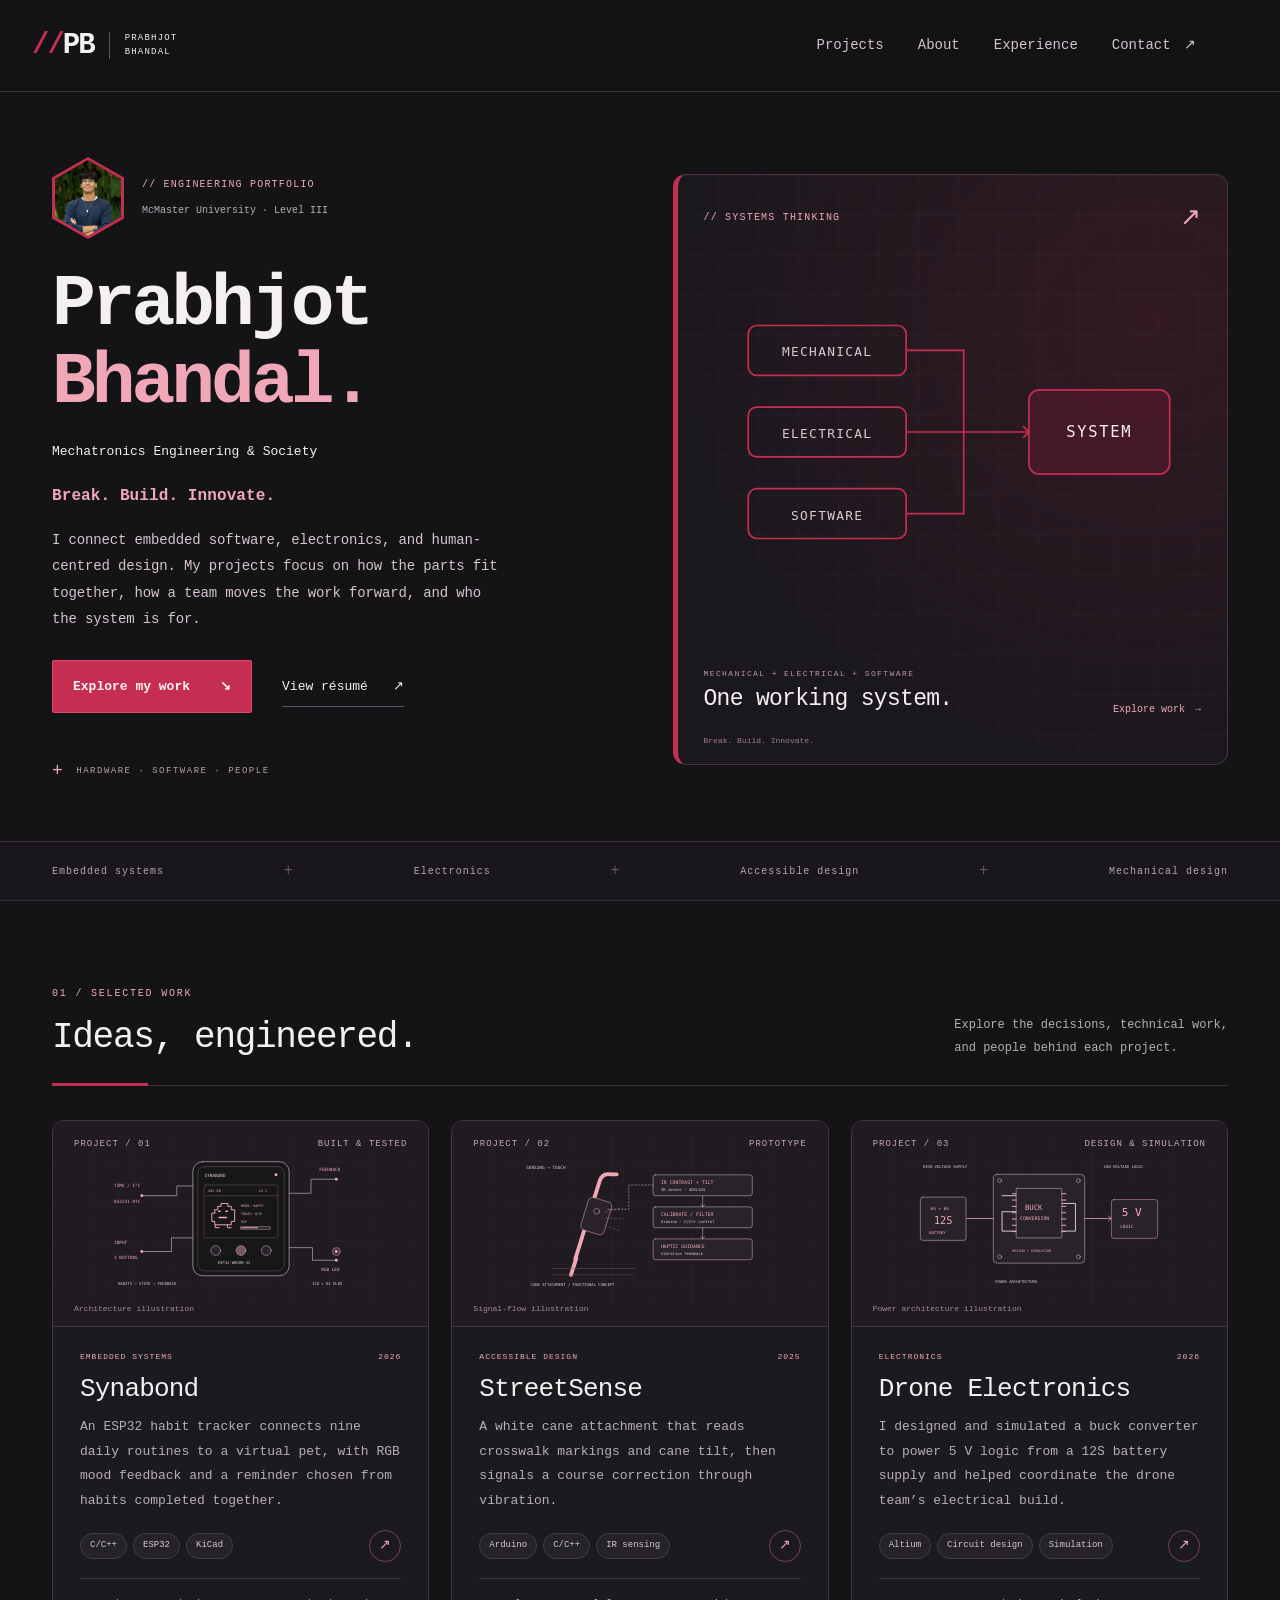
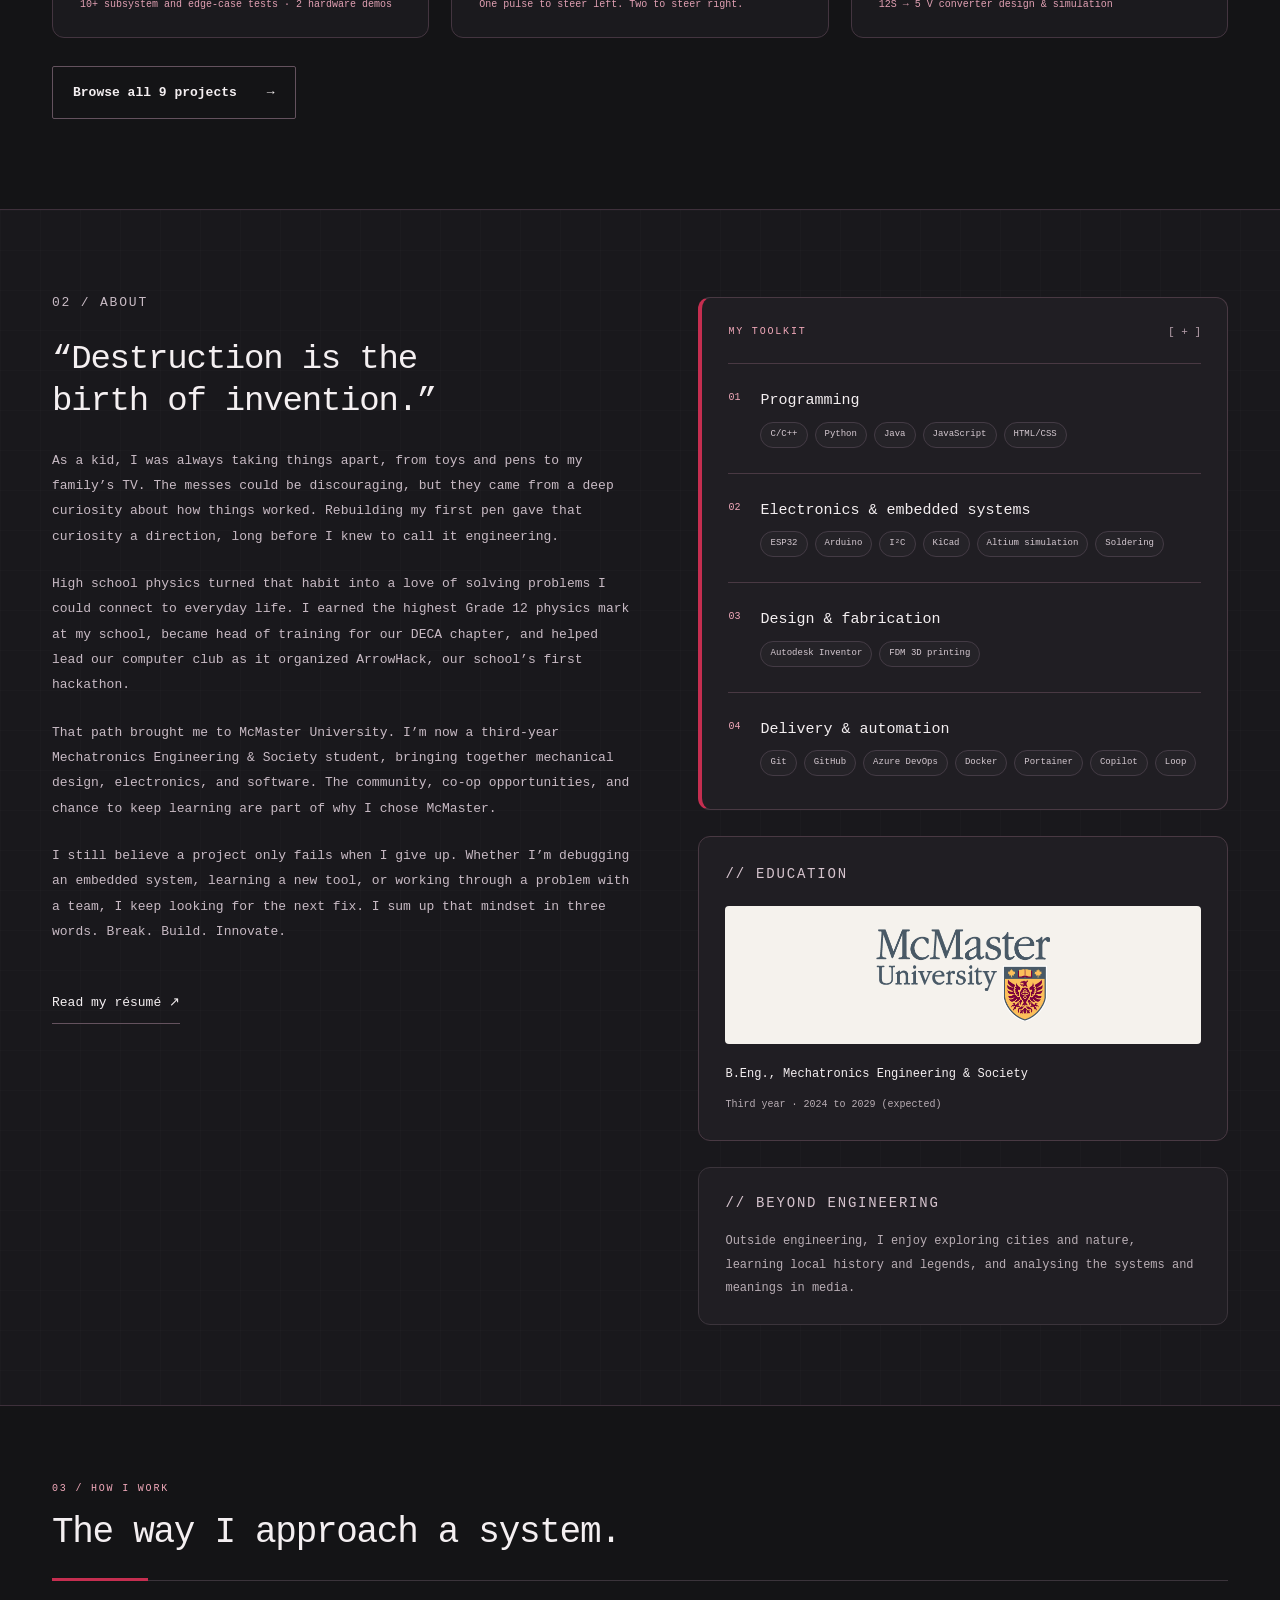
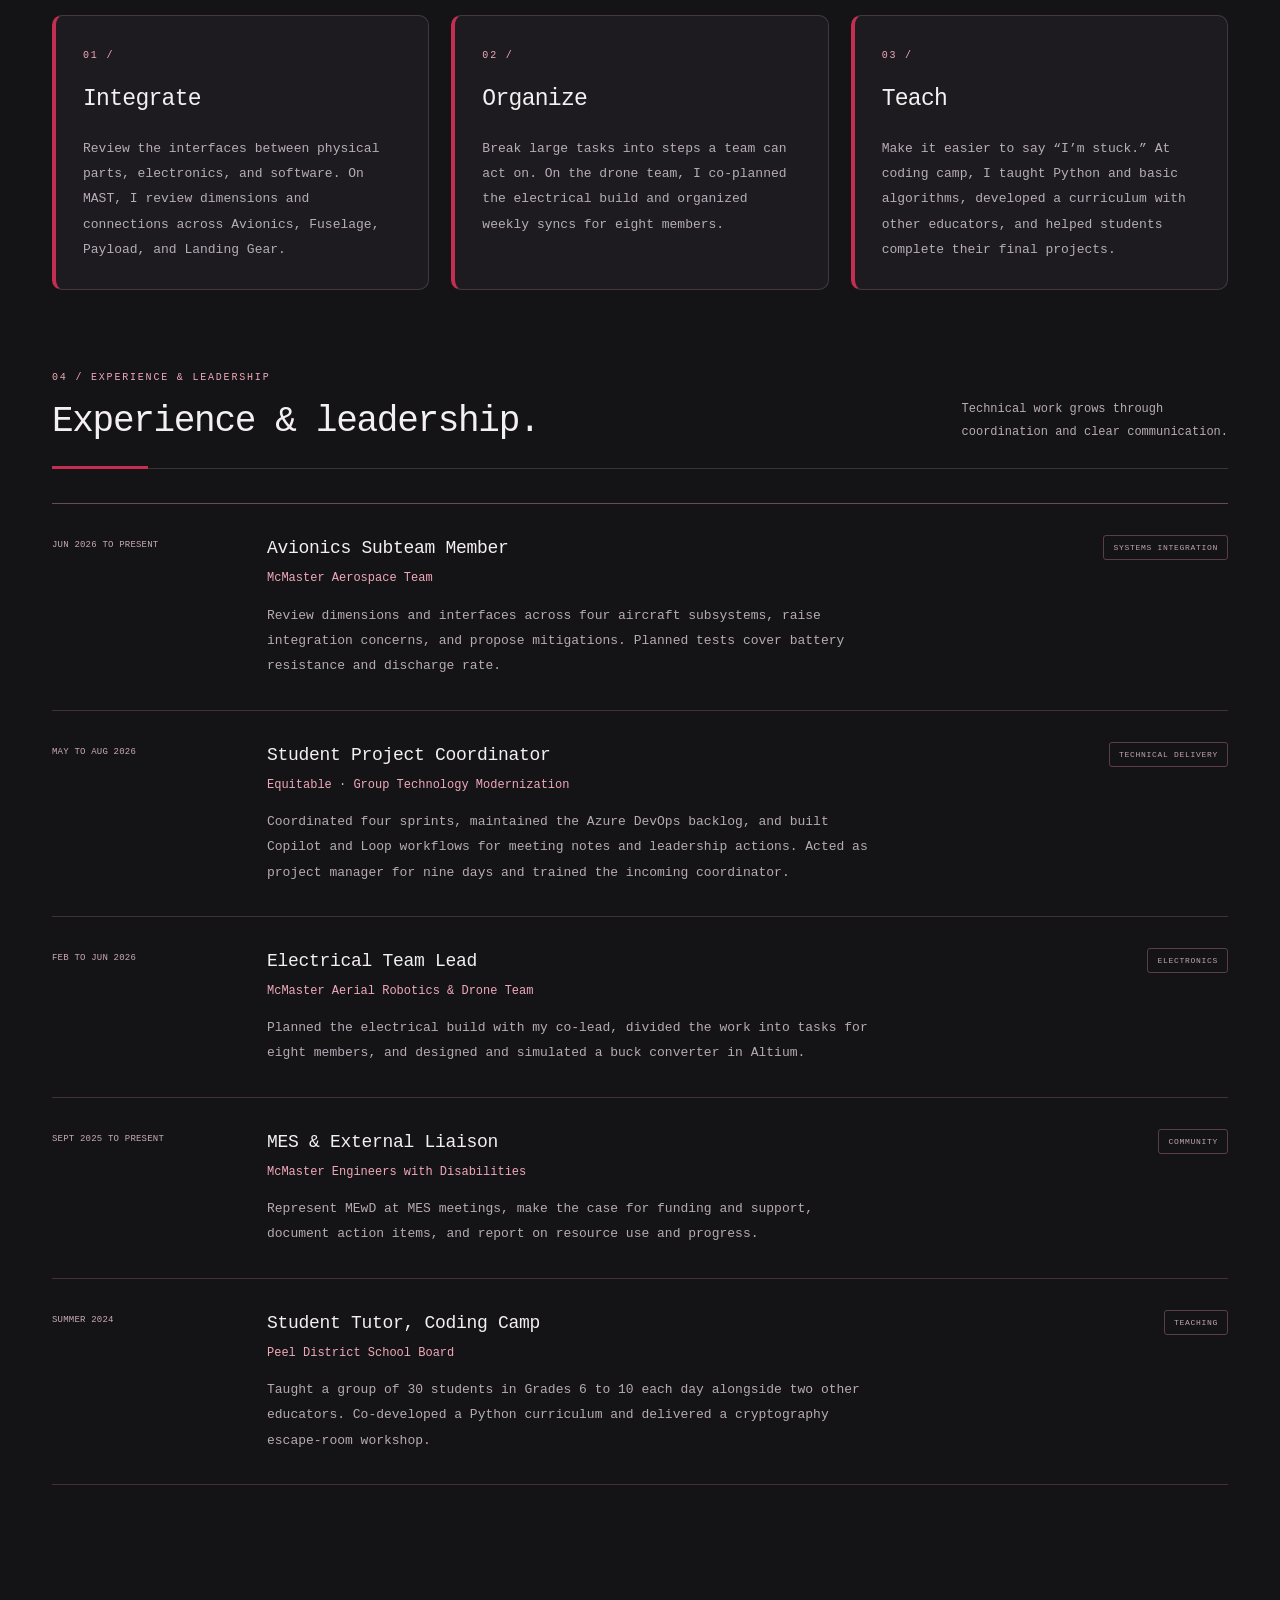
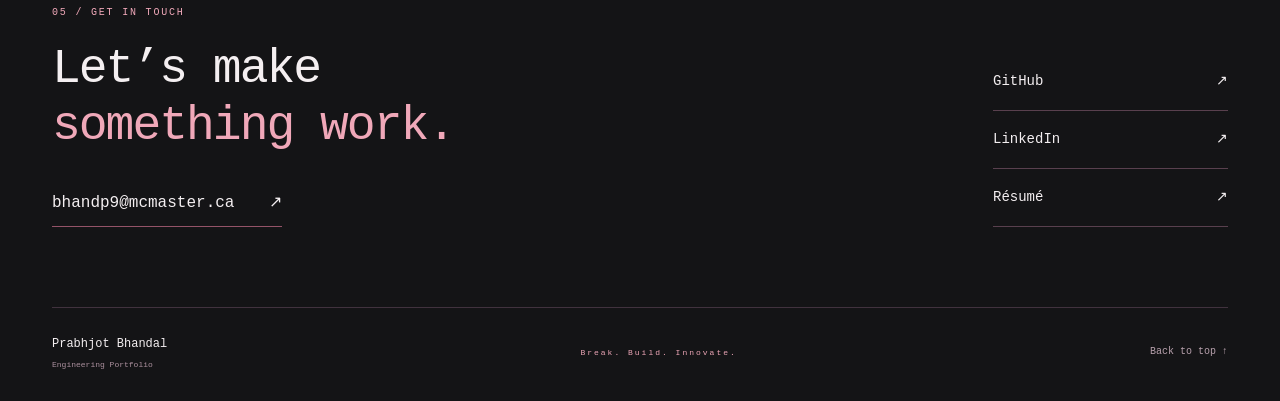
==== commit 53dc99db: "Update index.html" ====
--- a/index.html
+++ b/index.html
@@ -26,7 +26,7 @@
     <div id="home-view">
       <section class="hero container" id="home" aria-labelledby="hero-title">
         <div class="hero-copy">
-          <div class="hero-identity"><div class="portrait-frame"><img src="index_files/portrait_yO6D.jpg" alt="Portrait of Prabhjot Bhandal" width="84" height="84"></div><div><p class="eyebrow">// ENGINEERING PORTFOLIO</p><p class="hero-school">McMaster University · Third year</p></div></div>
+          <div class="hero-identity"><div class="portrait-frame"><img src="index_files/portrait_yO6D.jpg" alt="Portrait of Prabhjot Bhandal" width="84" height="84"></div><div><p class="eyebrow">// ENGINEERING PORTFOLIO</p><p class="hero-school">McMaster University · Level III</p></div></div>
           <h1 id="hero-title">Prabhjot<br><span>Bhandal.</span></h1><p class="hero-program">Mechatronics Engineering &amp; Society</p>
           <p class="hero-tagline">Break. Build. Innovate.</p><p class="hero-intro">I connect embedded software, electronics, and human-centred design. My projects focus on how the parts fit together, how a team moves the work forward, and who the system is for.</p>
           <div class="hero-actions"><a class="button primary" href="#projects">Explore my work <span aria-hidden="true">↘</span></a><a class="text-link" href="assets/Prabhjot_Bhandal_Resume.pdf" target="_blank" rel="noopener">View résumé <span aria-hidden="true">↗</span></a></div>
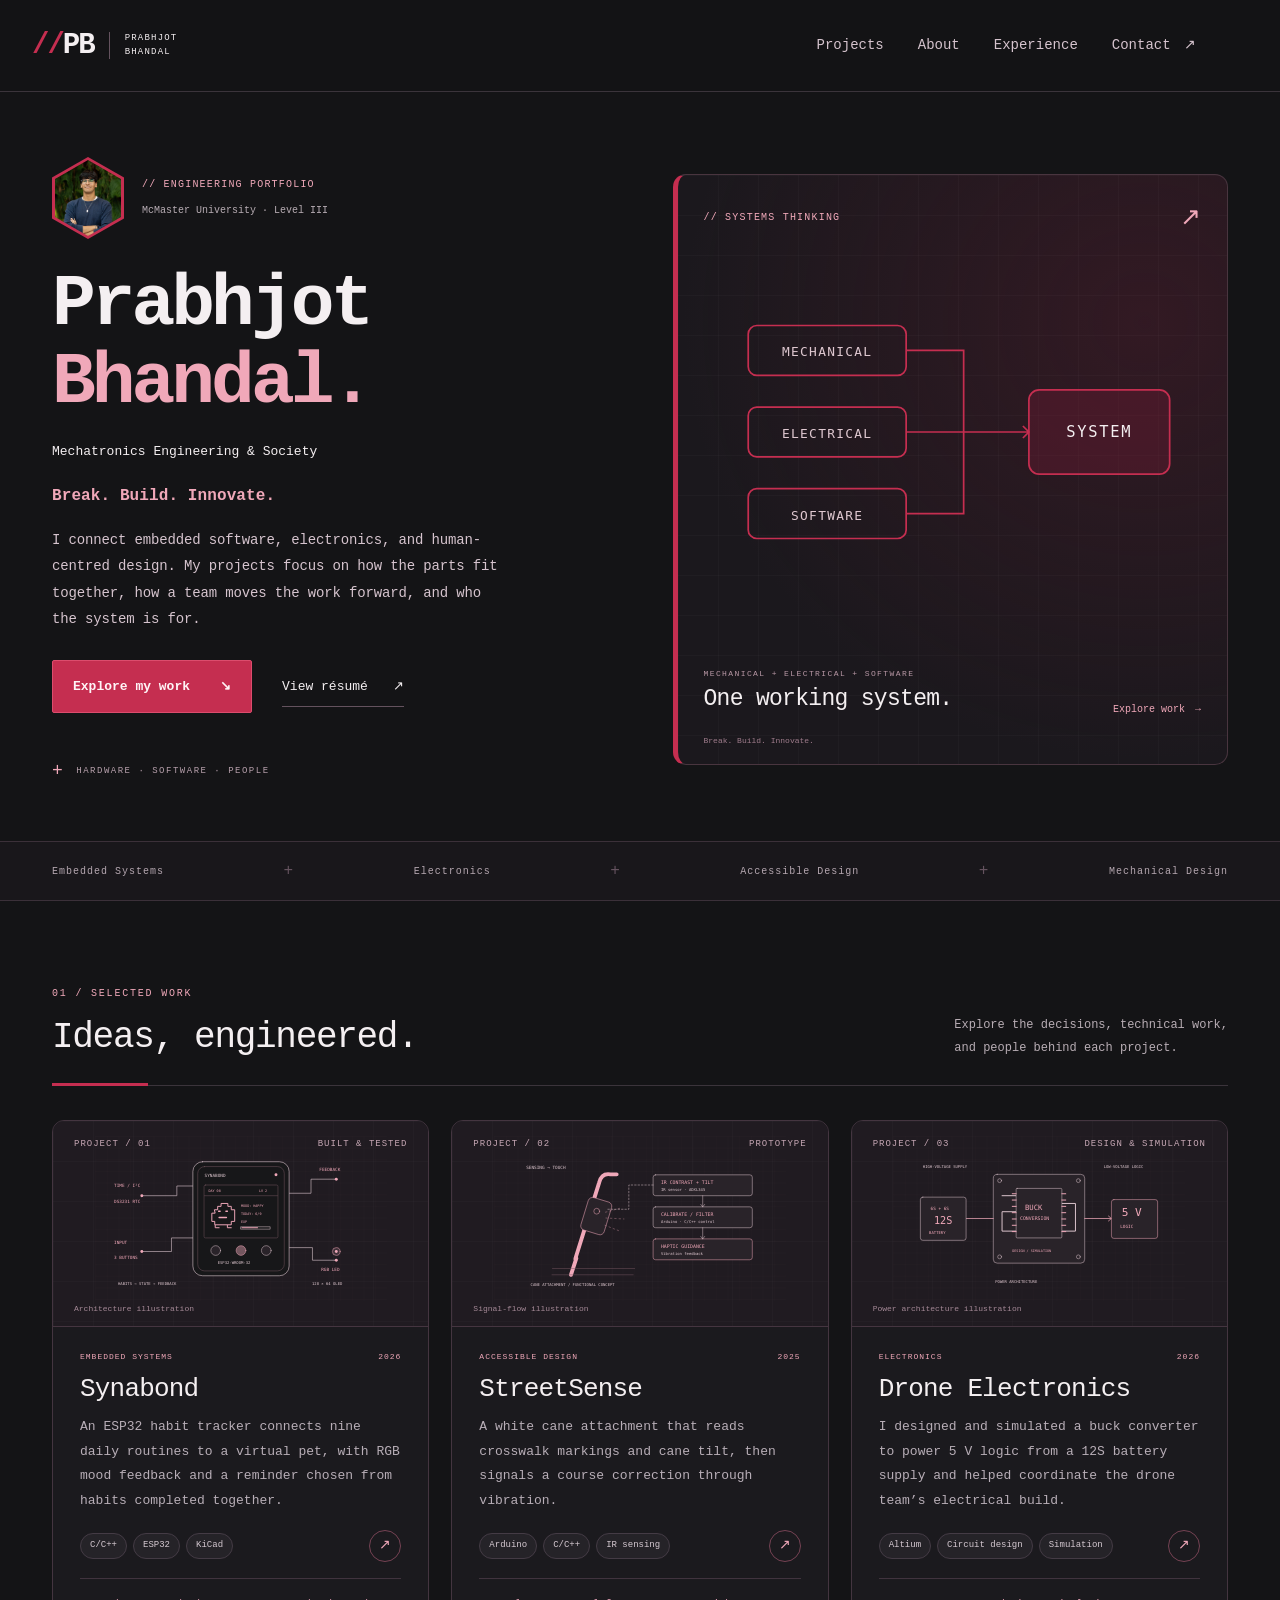
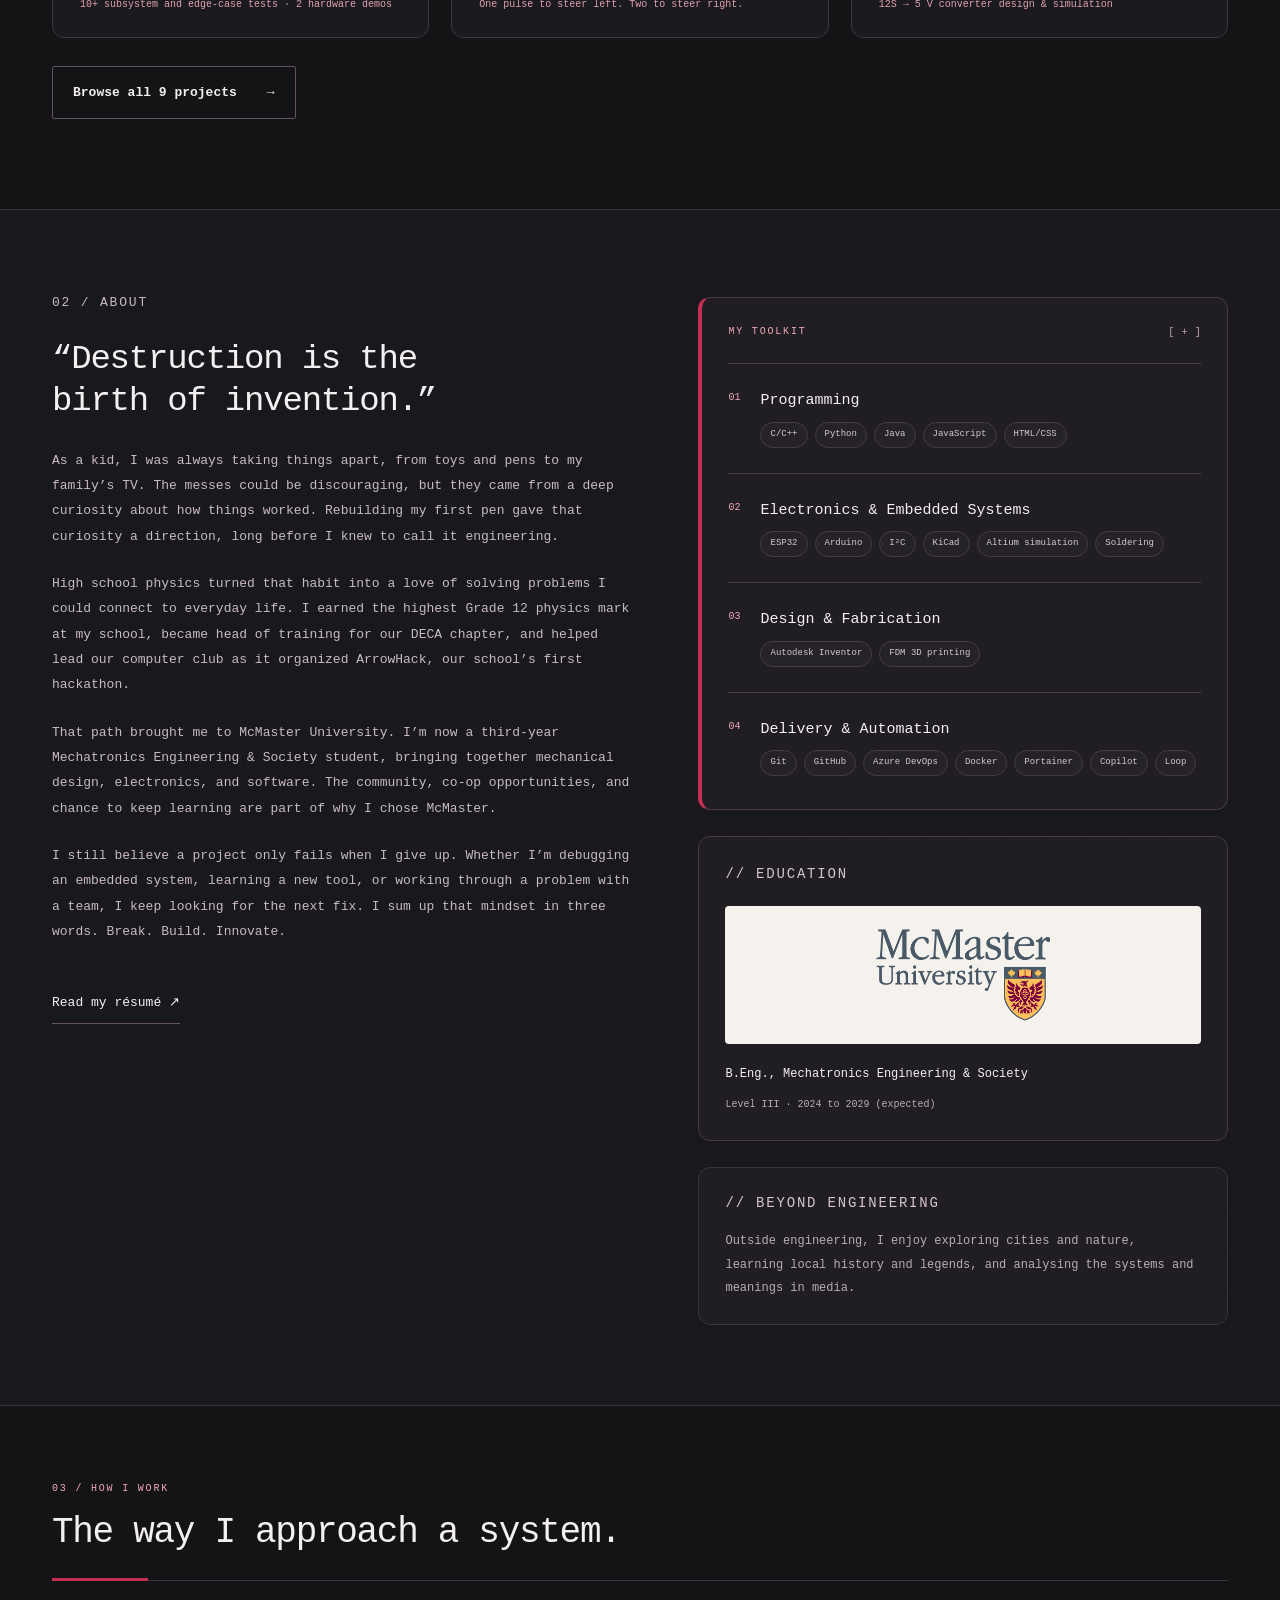
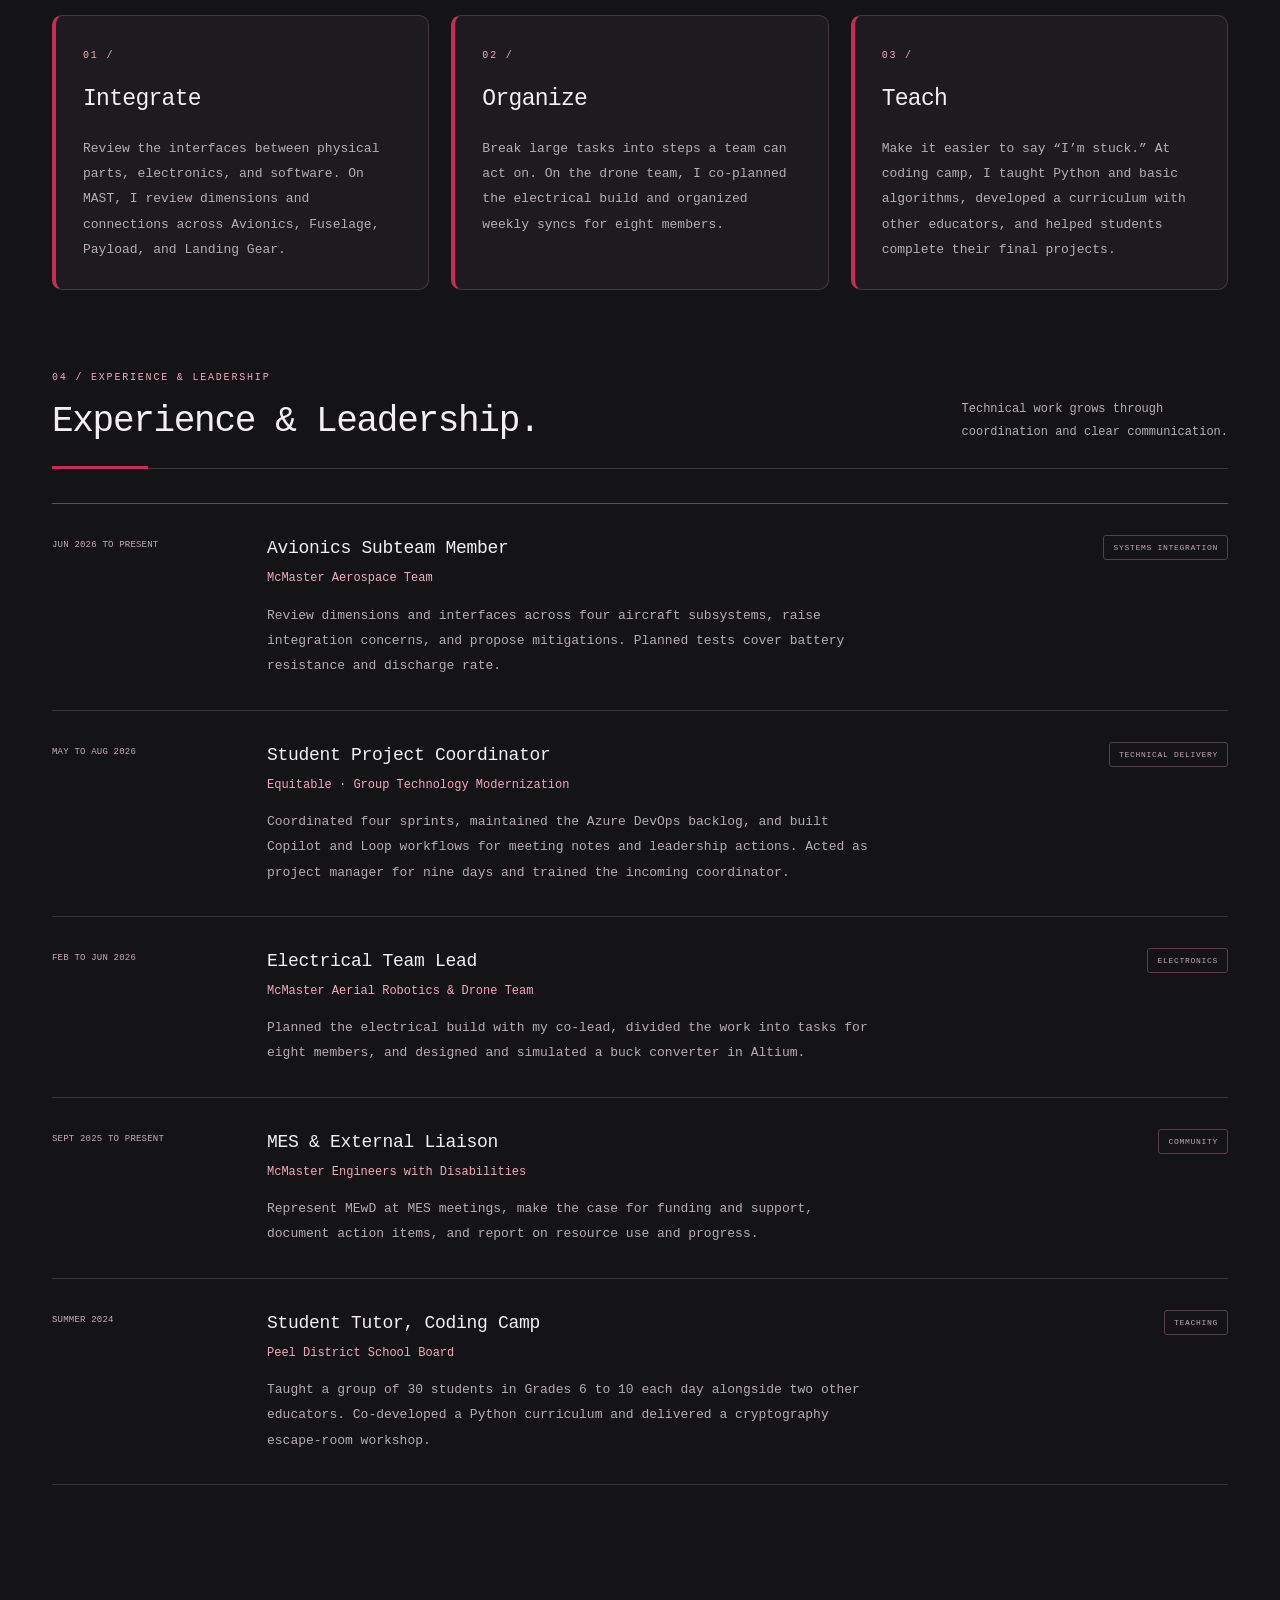
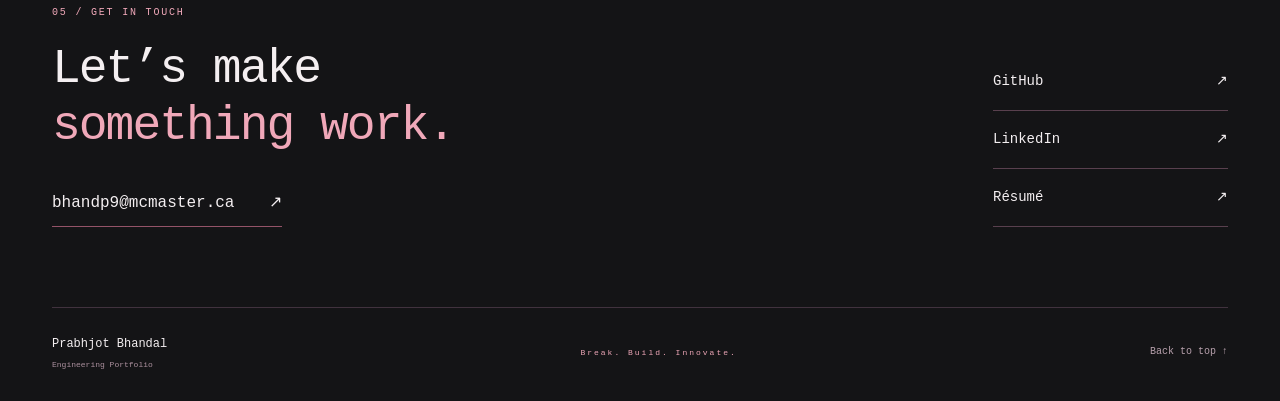
==== commit 47391e24: "Updated index.html and content-data files" ====
--- a/index.html
+++ b/index.html
@@ -1,106 +1,1152 @@
+
 <!DOCTYPE html>
-<html lang="en"><head>
-<meta http-equiv="content-type" content="text/html; charset=UTF-8">
+<html lang="en">
+
+<head>
+  <meta http-equiv="content-type" content="text/html; charset=UTF-8">
   <meta charset="utf-8">
   <meta name="viewport" content="width=device-width,initial-scale=1">
-  <meta name="description" content="Prabhjot Bhandal’s engineering portfolio: embedded systems, electronics, accessible design, mechanical design, and automation.">
+
+  <meta
+    name="description"
+    content="Prabhjot Bhandal’s engineering portfolio: embedded systems, electronics, accessible design, mechanical design, and automation."
+  >
+
   <meta name="robots" content="index,follow">
   <meta name="theme-color" content="#141416">
+
   <title>Prabhjot Bhandal | Engineering Portfolio</title>
+
+  <!-- Favicon -->
   <link rel="icon" href="assets/favicon.svg" type="image/svg+xml">
+
+  <!-- Stylesheets -->
   <link rel="stylesheet" href="index_files/theme_yO6D.css">
   <link rel="stylesheet" href="index_files/styles_yO6D.css">
+
+  <!-- JavaScript -->
   <script src="index_files/content-data_yO6D.js" defer="defer"></script>
   <script src="index_files/app_yO6D.js" defer="defer"></script>
 </head>
+
 <body>
+
+  <!-- ACCESSIBILITY -->
   <a class="skip-link" href="#main">Skip to content</a>
+
+  <!-- ========================================================= -->
+  <!-- HEADER AND NAVIGATION                                     -->
+  <!-- ========================================================= -->
+
   <header class="site-header">
     <div class="header-inner">
-      <a class="brand" href="#home" aria-label="Prabhjot Bhandal, home"><span class="code-logo" aria-hidden="true"><span class="code-bracket">//</span><span class="code-initials">PB</span></span><span class="brand-name">Prabhjot<br>Bhandal</span></a>
-      <nav aria-label="Main navigation"><a href="#all-projects">Projects</a><a href="#about">About</a><a href="#experience">Experience</a><a href="#contact">Contact <span aria-hidden="true">↗</span></a></nav>
+
+      <!-- Brand -->
+      <a
+        class="brand"
+        href="#home"
+        aria-label="Prabhjot Bhandal, home"
+      >
+        <span class="code-logo" aria-hidden="true">
+          <span class="code-bracket">//</span><span class="code-initials">PB</span>
+        </span>
+
+        <span class="brand-name">
+          Prabhjot<br>Bhandal
+        </span>
+      </a>
+
+      <!-- Navigation -->
+      <nav aria-label="Main navigation">
+        <a href="#all-projects">Projects</a>
+        <a href="#about">About</a>
+        <a href="#experience">Experience</a>
+        <a href="#contact">
+          Contact <span aria-hidden="true">↗</span>
+        </a>
+      </nav>
+
       <!-- <span class="private-label">▣ Private portfolio</span> -->
+
     </div>
   </header>
+
+  <!-- ========================================================= -->
+  <!-- MAIN CONTENT                                              -->
+  <!-- ========================================================= -->
+
   <main id="main" tabindex="-1">
+
     <div id="home-view">
-      <section class="hero container" id="home" aria-labelledby="hero-title">
+
+      <!-- ===================================================== -->
+      <!-- 01. HERO SECTION                                      -->
+      <!-- ===================================================== -->
+
+      <section
+        class="hero container"
+        id="home"
+        aria-labelledby="hero-title"
+      >
+
         <div class="hero-copy">
-          <div class="hero-identity"><div class="portrait-frame"><img src="index_files/portrait_yO6D.jpg" alt="Portrait of Prabhjot Bhandal" width="84" height="84"></div><div><p class="eyebrow">// ENGINEERING PORTFOLIO</p><p class="hero-school">McMaster University · Level III</p></div></div>
-          <h1 id="hero-title">Prabhjot<br><span>Bhandal.</span></h1><p class="hero-program">Mechatronics Engineering &amp; Society</p>
-          <p class="hero-tagline">Break. Build. Innovate.</p><p class="hero-intro">I connect embedded software, electronics, and human-centred design. My projects focus on how the parts fit together, how a team moves the work forward, and who the system is for.</p>
-          <div class="hero-actions"><a class="button primary" href="#projects">Explore my work <span aria-hidden="true">↘</span></a><a class="text-link" href="assets/Prabhjot_Bhandal_Resume.pdf" target="_blank" rel="noopener">View résumé <span aria-hidden="true">↗</span></a></div>
-          <div class="hero-caption"><span class="tiny-cross" aria-hidden="true">+</span> HARDWARE · SOFTWARE · PEOPLE</div>
+
+          <!-- Identity -->
+          <div class="hero-identity">
+
+            <div class="portrait-frame">
+              <img
+                src="index_files/portrait_yO6D.jpg"
+                alt="Portrait of Prabhjot Bhandal"
+                width="84"
+                height="84"
+              >
+            </div>
+
+            <div>
+              <p class="eyebrow">// ENGINEERING PORTFOLIO</p>
+              <p class="hero-school">McMaster University · Level III</p>
+            </div>
+
+          </div>
+
+          <!-- Introduction -->
+          <h1 id="hero-title">
+            Prabhjot<br><span>Bhandal.</span>
+          </h1>
+
+          <p class="hero-program">
+            Mechatronics Engineering &amp; Society
+          </p>
+
+          <p class="hero-tagline">
+            Break. Build. Innovate.
+          </p>
+
+          <p class="hero-intro">
+            I connect embedded software, electronics, and human-centred design.
+            My projects focus on how the parts fit together, how a team moves
+            the work forward, and who the system is for.
+          </p>
+
+          <!-- Hero Actions -->
+          <div class="hero-actions">
+
+            <a class="button primary" href="#projects">
+              Explore my work <span aria-hidden="true">↘</span>
+            </a>
+
+            <a
+              class="text-link"
+              href="assets/Prabhjot_Bhandal_Resume.pdf"
+              target="_blank"
+              rel="noopener"
+            >
+              View résumé <span aria-hidden="true">↗</span>
+            </a>
+
+          </div>
+
+          <div class="hero-caption">
+            <span class="tiny-cross" aria-hidden="true">+</span>
+            HARDWARE · SOFTWARE · PEOPLE
+          </div>
+
         </div>
-        <a class="hero-study" href="#projects" aria-label="Explore projects across mechanical, electrical, and software systems">
-          <div class="study-top"><span class="eyebrow">// SYSTEMS THINKING</span><span class="study-arrow" aria-hidden="true">↗</span></div>
-          <div id="hero-art"><img src="index_files/system-overview_yO6D.svg" alt="Mechanical, electrical, and software disciplines connect to form one system."></div>
-          <div class="study-bottom"><div><span class="study-subtitle">MECHANICAL + ELECTRICAL + SOFTWARE</span><strong>One working system.</strong></div><span class="study-link">Explore work <span aria-hidden="true">→</span></span></div>
-          <span class="illustration-note">Break. Build. Innovate.</span>
+
+        <!-- Systems Illustration -->
+        <a
+          class="hero-study"
+          href="#projects"
+          aria-label="Explore projects across mechanical, electrical, and software systems"
+        >
+
+          <div class="study-top">
+            <span class="eyebrow">// SYSTEMS THINKING</span>
+            <span class="study-arrow" aria-hidden="true">↗</span>
+          </div>
+
+          <div id="hero-art">
+            <img
+              src="index_files/system-overview_yO6D.svg"
+              alt="Mechanical, electrical, and software disciplines connect to form one system."
+            >
+          </div>
+
+          <div class="study-bottom">
+
+            <div>
+              <span class="study-subtitle">
+                MECHANICAL + ELECTRICAL + SOFTWARE
+              </span>
+              <strong>One working system.</strong>
+            </div>
+
+            <span class="study-link">
+              Explore work <span aria-hidden="true">→</span>
+            </span>
+
+          </div>
+
+          <span class="illustration-note">
+            Break. Build. Innovate.
+          </span>
+
         </a>
+
       </section>
-      <div class="discipline-strip"><div class="container"><span>Embedded systems</span><span aria-hidden="true">+</span><span>Electronics</span><span aria-hidden="true">+</span><span>Accessible design</span><span aria-hidden="true">+</span><span>Mechanical design</span></div></div>
-      <section class="projects-section container" id="projects" aria-labelledby="projects-heading">
-        <div class="section-heading"><div><p class="eyebrow">01 / SELECTED WORK</p><h2 id="projects-heading" tabindex="-1">Ideas, engineered.</h2></div><p>Explore the decisions, technical work,<br class="desktop-break"> and people behind each project.</p></div>
-        <div id="featured-grid" class="project-grid featured-grid"><a class="project-card" href="#project/synabond" aria-labelledby="featured-title-synabond">
-    <div class="card-visual">
-      <div class="card-visual-meta"><span>PROJECT / 01</span><span>BUILT &amp; TESTED</span></div>
-      <img class="project-illustration" src="index_files/synabond-system_yO6D.svg" alt="" loading="lazy">
-      <span class="card-visual-caption">Architecture illustration</span>
+
+      <!-- ===================================================== -->
+      <!-- DISCIPLINE STRIP                                      -->
+      <!-- ===================================================== -->
+
+      <div class="discipline-strip">
+        <div class="container">
+          <span>Embedded Systems</span>
+          <span aria-hidden="true">+</span>
+          <span>Electronics</span>
+          <span aria-hidden="true">+</span>
+          <span>Accessible Design</span>
+          <span aria-hidden="true">+</span>
+          <span>Mechanical Design</span>
+        </div>
+      </div>
+
+      <!-- ===================================================== -->
+      <!-- 02. FEATURED PROJECTS                                 -->
+      <!-- ===================================================== -->
+
+      <section
+        class="projects-section container"
+        id="projects"
+        aria-labelledby="projects-heading"
+      >
+
+        <!-- Section Heading -->
+        <div class="section-heading">
+
+          <div>
+            <p class="eyebrow">01 / SELECTED WORK</p>
+            <h2 id="projects-heading" tabindex="-1">
+              Ideas, engineered.
+            </h2>
+          </div>
+
+          <p>
+            Explore the decisions, technical work,<br class="desktop-break"> and people behind each project.
+          </p>
+
+        </div>
+
+        <!-- Featured Projects Grid -->
+        <div id="featured-grid" class="project-grid featured-grid">
+
+          <!-- SYNABOND -->
+          <a
+            class="project-card"
+            href="#project/synabond"
+            aria-labelledby="featured-title-synabond"
+          >
+
+            <div class="card-visual">
+
+              <div class="card-visual-meta">
+                <span>PROJECT / 01</span>
+                <span>BUILT &amp; TESTED</span>
+              </div>
+
+              <img
+                class="project-illustration"
+                src="index_files/synabond-system_yO6D.svg"
+                alt=""
+                loading="lazy"
+              >
+
+              <span class="card-visual-caption">
+                Architecture illustration
+              </span>
+
+            </div>
+
+            <div class="card-content">
+
+              <div class="card-topline">
+                <span>Embedded Systems</span>
+                <span>2026</span>
+              </div>
+
+              <h3 id="featured-title-synabond">
+                The Synabond
+              </h3>
+
+              <p>
+                An ESP32 habit tracker connects nine daily routines to a virtual
+                pet, with RGB mood feedback and a reminder chosen from habits
+                completed together.
+              </p>
+
+              <div class="card-bottom">
+
+                <div class="tag-list">
+                  <span class="tag">C/C++</span>
+                  <span class="tag">ESP32</span>
+                  <span class="tag">KiCad</span>
+                </div>
+
+                <span class="card-arrow" aria-hidden="true">↗</span>
+
+              </div>
+
+              <div class="card-outcome">
+                10+ subsystem and edge-case tests · 2 hardware demos
+              </div>
+
+            </div>
+
+          </a>
+
+          <!-- STREETSENSE -->
+          <a
+            class="project-card"
+            href="#project/streetsense"
+            aria-labelledby="featured-title-streetsense"
+          >
+
+            <div class="card-visual">
+
+              <div class="card-visual-meta">
+                <span>PROJECT / 02</span>
+                <span>PROTOTYPE</span>
+              </div>
+
+              <img
+                class="project-illustration"
+                src="index_files/streetsense-system_yO6D.svg"
+                alt=""
+                loading="lazy"
+              >
+
+              <span class="card-visual-caption">
+                Signal-flow illustration
+              </span>
+
+            </div>
+
+            <div class="card-content">
+
+              <div class="card-topline">
+                <span>Accessible design</span>
+                <span>2025</span>
+              </div>
+
+              <h3 id="featured-title-streetsense">
+                StreetSense
+              </h3>
+
+              <p>
+                A white cane attachment that reads crosswalk markings and cane
+                tilt, then signals a course correction through vibration.
+              </p>
+
+              <div class="card-bottom">
+
+                <div class="tag-list">
+                  <span class="tag">Arduino</span>
+                  <span class="tag">C/C++</span>
+                  <span class="tag">IR sensing</span>
+                </div>
+
+                <span class="card-arrow" aria-hidden="true">↗</span>
+
+              </div>
+
+              <div class="card-outcome">
+                One pulse to steer left. Two to steer right.
+              </div>
+
+            </div>
+
+          </a>
+
+          <!-- DRONE ELECTRONICS -->
+          <a
+            class="project-card"
+            href="#project/drone-electronics"
+            aria-labelledby="featured-title-drone-electronics"
+          >
+
+            <div class="card-visual">
+
+              <div class="card-visual-meta">
+                <span>PROJECT / 03</span>
+                <span>DESIGN &amp; SIMULATION</span>
+              </div>
+
+              <img
+                class="project-illustration"
+                src="index_files/drone-electronics-system_yO6D.svg"
+                alt=""
+                loading="lazy"
+              >
+
+              <span class="card-visual-caption">
+                Power architecture illustration
+              </span>
+
+            </div>
+
+            <div class="card-content">
+
+              <div class="card-topline">
+                <span>Electronics</span>
+                <span>2026</span>
+              </div>
+
+              <h3 id="featured-title-drone-electronics">
+                Drone Electronics
+              </h3>
+
+              <p>
+                I designed and simulated a buck converter to power 5 V logic
+                from a 12S battery supply and helped coordinate the drone
+                team’s electrical build.
+              </p>
+
+              <div class="card-bottom">
+
+                <div class="tag-list">
+                  <span class="tag">Altium</span>
+                  <span class="tag">Circuit design</span>
+                  <span class="tag">Simulation</span>
+                </div>
+
+                <span class="card-arrow" aria-hidden="true">↗</span>
+
+              </div>
+
+              <div class="card-outcome">
+                12S → 5 V converter design &amp; simulation
+              </div>
+
+            </div>
+
+          </a>
+
+        </div>
+
+        <!-- All Projects Button -->
+        <a
+          class="button secondary archive-action"
+          href="#all-projects"
+        >
+          Browse all 9 projects <span aria-hidden="true">→</span>
+        </a>
+
+      </section>
+
+      <!-- ===================================================== -->
+      <!-- 03. ABOUT                                             -->
+      <!-- ===================================================== -->
+
+      <section
+        class="about-section"
+        id="about"
+        aria-labelledby="about-heading"
+      >
+
+        <div class="container about-grid">
+
+          <!-- About Story -->
+          <div class="about-story">
+
+            <p class="eyebrow">02 / ABOUT</p>
+
+            <h2 id="about-heading">
+              “Destruction is the birth of invention.”
+            </h2>
+
+            <p>
+              As a kid, I was always taking things apart, from toys and pens
+              to my family’s TV. The messes could be discouraging, but they
+              came from a deep curiosity about how things worked. Rebuilding
+              my first pen gave that curiosity a direction, long before I
+              knew to call it engineering.
+            </p>
+
+            <p>
+              High school physics turned that habit into a love of solving
+              problems I could connect to everyday life. I earned the highest
+              Grade 12 physics mark at my school, became head of training for
+              our DECA chapter, and helped lead our computer club as it
+              organized ArrowHack, our school’s first hackathon.
+            </p>
+
+            <p>
+              That path brought me to McMaster University. I’m now a
+              third-year Mechatronics Engineering &amp; Society student, bringing
+              together mechanical design, electronics, and software. The
+              community, co-op opportunities, and chance to keep learning
+              are part of why I chose McMaster.
+            </p>
+
+            <p>
+              I still believe a project only fails when I give up. Whether
+              I’m debugging an embedded system, learning a new tool, or
+              working through a problem with a team, I keep looking for the
+              next fix. I sum up that mindset in three words. Break. Build.
+              Innovate.
+            </p>
+
+            <a
+              class="text-link"
+              href="assets/Prabhjot_Bhandal_Resume.pdf"
+              target="_blank"
+              rel="noopener"
+            >
+              Read my résumé ↗
+            </a>
+
+          </div>
+
+          <!-- About Sidebar -->
+          <div class="about-aside">
+
+            <!-- TOOLKIT -->
+            <div class="toolkit">
+
+              <div class="toolkit-head">
+                <span class="eyebrow">MY TOOLKIT</span>
+                <span aria-hidden="true">[ + ]</span>
+              </div>
+
+              <!-- Programming -->
+              <div class="toolkit-row">
+
+                <span class="tool-number">01</span>
+
+                <div>
+                  <h3>Programming</h3>
+
+                  <div class="tag-list">
+                    <span class="tag">C/C++</span>
+                    <span class="tag">Python</span>
+                    <span class="tag">Java</span>
+                    <span class="tag">JavaScript</span>
+                    <span class="tag">HTML/CSS</span>
+                  </div>
+                </div>
+
+              </div>
+
+              <!-- Electronics -->
+              <div class="toolkit-row">
+
+                <span class="tool-number">02</span>
+
+                <div>
+                  <h3>Electronics &amp; Embedded Systems</h3>
+
+                  <div class="tag-list">
+                    <span class="tag">ESP32</span>
+                    <span class="tag">Arduino</span>
+                    <span class="tag">I²C</span>
+                    <span class="tag">KiCad</span>
+                    <span class="tag">Altium simulation</span>
+                    <span class="tag">Soldering</span>
+                  </div>
+                </div>
+
+              </div>
+
+              <!-- Design -->
+              <div class="toolkit-row">
+
+                <span class="tool-number">03</span>
+
+                <div>
+                  <h3>Design &amp; Fabrication</h3>
+
+                  <div class="tag-list">
+                    <span class="tag">Autodesk Inventor</span>
+                    <span class="tag">FDM 3D printing</span>
+                  </div>
+                </div>
+
+              </div>
+
+              <!-- Delivery -->
+              <div class="toolkit-row">
+
+                <span class="tool-number">04</span>
+
+                <div>
+                  <h3>Delivery &amp; Automation</h3>
+
+                  <div class="tag-list">
+                    <span class="tag">Git</span>
+                    <span class="tag">GitHub</span>
+                    <span class="tag">Azure DevOps</span>
+                    <span class="tag">Docker</span>
+                    <span class="tag">Portainer</span>
+                    <span class="tag">Copilot</span>
+                    <span class="tag">Loop</span>
+                  </div>
+                </div>
+
+              </div>
+
+            </div>
+
+            <!-- EDUCATION -->
+            <section
+              class="education-card"
+              aria-label="Education at McMaster University"
+            >
+
+              <p class="eyebrow">// EDUCATION</p>
+
+              <div class="education-logo-panel">
+                <img
+                  class="university-logo"
+                  src="index_files/mcmaster-logo_yO6D.png"
+                  alt="McMaster University logo"
+                  width="339"
+                  height="187"
+                  loading="lazy"
+                >
+              </div>
+
+              <p class="education-degree">
+                B.Eng., Mechatronics Engineering &amp; Society
+              </p>
+
+              <p class="education-timeline">
+                Level III · 2024 to 2029 (expected)
+              </p>
+
+            </section>
+
+            <!-- BEYOND ENGINEERING -->
+            <aside class="beyond-card">
+
+              <p class="eyebrow">// BEYOND ENGINEERING</p>
+
+              <p>
+                Outside engineering, I enjoy exploring cities and nature,
+                learning local history and legends, and analysing the systems
+                and meanings in media.
+              </p>
+
+            </aside>
+
+          </div>
+
+        </div>
+
+      </section>
+
+      <!-- ===================================================== -->
+      <!-- 04. HOW I WORK                                        -->
+      <!-- ===================================================== -->
+
+      <section
+        class="how-section container"
+        id="how"
+        aria-labelledby="how-heading"
+      >
+
+        <div class="section-heading">
+          <div>
+            <p class="eyebrow">03 / HOW I WORK</p>
+            <h2 id="how-heading">The way I approach a system.</h2>
+          </div>
+        </div>
+
+        <div class="how-grid">
+
+          <!-- Integrate -->
+          <article>
+
+            <span class="eyebrow">01 /</span>
+            <h3>Integrate</h3>
+
+            <p>
+              Review the interfaces between physical parts, electronics, and
+              software. On MAST, I review dimensions and connections across
+              Avionics, Fuselage, Payload, and Landing Gear.
+            </p>
+
+          </article>
+
+          <!-- Organize -->
+          <article>
+
+            <span class="eyebrow">02 /</span>
+            <h3>Organize</h3>
+
+            <p>
+              Break large tasks into steps a team can act on. On the drone
+              team, I co-planned the electrical build and organized weekly
+              syncs for eight members.
+            </p>
+
+          </article>
+
+          <!-- Teach -->
+          <article>
+
+            <span class="eyebrow">03 /</span>
+            <h3>Teach</h3>
+
+            <p>
+              Make it easier to say “I’m stuck.” At coding camp, I taught
+              Python and basic algorithms, developed a curriculum with
+              other educators, and helped students complete their final
+              projects.
+            </p>
+
+          </article>
+
+        </div>
+
+      </section>
+
+      <!-- ===================================================== -->
+      <!-- 05. EXPERIENCE & LEADERSHIP                            -->
+      <!-- ===================================================== -->
+
+      <section
+        class="experience-section container"
+        id="experience"
+        aria-labelledby="experience-heading"
+      >
+
+        <div class="section-heading">
+
+          <div>
+            <p class="eyebrow">04 / EXPERIENCE &amp; LEADERSHIP</p>
+            <h2 id="experience-heading">
+              Experience &amp; Leadership.
+            </h2>
+          </div>
+
+          <p>
+            Technical work grows through<br class="desktop-break"> coordination and clear communication.
+          </p>
+
+        </div>
+
+        <div class="experience-list">
+
+          <!-- McMaster Aerospace Team -->
+          <article class="experience-item">
+
+            <span class="experience-date">
+              JUN 2026 TO PRESENT
+            </span>
+
+            <div>
+              <h3>Avionics Subteam Member</h3>
+
+              <span class="organisation">
+                McMaster Aerospace Team
+              </span>
+
+              <p>
+                Review dimensions and interfaces across four aircraft
+                subsystems, raise integration concerns, and propose
+                mitigations. Planned tests cover battery resistance
+                and discharge rate.
+              </p>
+            </div>
+
+            <span class="experience-tag">
+              SYSTEMS INTEGRATION
+            </span>
+
+          </article>
+
+          <!-- Equitable -->
+          <article class="experience-item">
+
+            <span class="experience-date">
+              MAY TO AUG 2026
+            </span>
+
+            <div>
+              <h3>Student Project Coordinator</h3>
+
+              <span class="organisation">
+                Equitable · Group Technology Modernization
+              </span>
+
+              <p>
+                Coordinated four sprints, maintained the Azure DevOps
+                backlog, and built Copilot and Loop workflows for meeting
+                notes and leadership actions. Acted as project manager
+                for nine days and trained the incoming coordinator.
+              </p>
+            </div>
+
+            <span class="experience-tag">
+              TECHNICAL DELIVERY
+            </span>
+
+          </article>
+
+          <!-- Drone Team -->
+          <article class="experience-item">
+
+            <span class="experience-date">
+              FEB TO JUN 2026
+            </span>
+
+            <div>
+              <h3>Electrical Team Lead</h3>
+
+              <span class="organisation">
+                McMaster Aerial Robotics &amp; Drone Team
+              </span>
+
+              <p>
+                Planned the electrical build with my co-lead, divided
+                the work into tasks for eight members, and designed
+                and simulated a buck converter in Altium.
+              </p>
+            </div>
+
+            <span class="experience-tag">
+              ELECTRONICS
+            </span>
+
+          </article>
+
+          <!-- MEwD -->
+          <article class="experience-item">
+
+            <span class="experience-date">
+              SEPT 2025 TO PRESENT
+            </span>
+
+            <div>
+              <h3>MES &amp; External Liaison</h3>
+
+              <span class="organisation">
+                McMaster Engineers with Disabilities
+              </span>
+
+              <p>
+                Represent MEwD at MES meetings, make the case for
+                funding and support, document action items, and
+                report on resource use and progress.
+              </p>
+            </div>
+
+            <span class="experience-tag">
+              COMMUNITY
+            </span>
+
+          </article>
+
+          <!-- Coding Camp -->
+          <article class="experience-item">
+
+            <span class="experience-date">
+              SUMMER 2024
+            </span>
+
+            <div>
+              <h3>Student Tutor, Coding Camp</h3>
+
+              <span class="organisation">
+                Peel District School Board
+              </span>
+
+              <p>
+                Taught a group of 30 students in Grades 6 to 10
+                each day alongside two other educators. Co-developed
+                a Python curriculum and delivered a cryptography
+                escape-room workshop.
+              </p>
+            </div>
+
+            <span class="experience-tag">
+              TEACHING
+            </span>
+
+          </article>
+
+        </div>
+
+      </section>
+
+      <!-- ===================================================== -->
+      <!-- 06. CONTACT                                           -->
+      <!-- ===================================================== -->
+
+      <section
+        class="contact-section container"
+        id="contact"
+        aria-labelledby="contact-heading"
+      >
+
+        <div>
+
+          <p class="eyebrow">05 / GET IN TOUCH</p>
+
+          <h2 id="contact-heading">
+            Let’s make<br><span>something work.</span>
+          </h2>
+
+          <a
+            class="contact-email"
+            href="mailto:bhandp9@mcmaster.ca"
+          >
+            bhandp9@mcmaster.ca <span aria-hidden="true">↗</span>
+          </a>
+
+        </div>
+
+        <div class="contact-links">
+
+          <a
+            href="https://github.com/Prabhjot-Bhandal"
+            target="_blank"
+            rel="noopener"
+          >
+            GitHub <span aria-hidden="true">↗</span>
+          </a>
+
+          <a
+            href="https://www.linkedin.com/in/prabhjot-bhandal/"
+            target="_blank"
+            rel="noopener"
+          >
+            LinkedIn <span aria-hidden="true">↗</span>
+          </a>
+
+          <a
+            href="assets/Prabhjot_Bhandal_Resume.pdf"
+            target="_blank"
+            rel="noopener"
+          >
+            Résumé <span aria-hidden="true">↗</span>
+          </a>
+
+        </div>
+
+      </section>
+
     </div>
-    <div class="card-content">
-      <div class="card-topline"><span>Embedded systems</span><span>2026</span></div>
-      <h3 id="featured-title-synabond">Synabond</h3><p>An ESP32 habit tracker connects nine daily routines to a virtual pet, with RGB mood feedback and a reminder chosen from habits completed together.</p>
-      <div class="card-bottom"><div class="tag-list"><span class="tag">C/C++</span><span class="tag">ESP32</span><span class="tag">KiCad</span></div><span class="card-arrow" aria-hidden="true">↗</span></div>
-      <div class="card-outcome">10+ subsystem and edge-case tests · 2 hardware demos</div>
-    </div></a><a class="project-card" href="#project/streetsense" aria-labelledby="featured-title-streetsense">
-    <div class="card-visual">
-      <div class="card-visual-meta"><span>PROJECT / 02</span><span>PROTOTYPE</span></div>
-      <img class="project-illustration" src="index_files/streetsense-system_yO6D.svg" alt="" loading="lazy">
-      <span class="card-visual-caption">Signal-flow illustration</span>
+
+    <!-- ======================================================= -->
+    <!-- ALL PROJECTS ARCHIVE                                    -->
+    <!-- ======================================================= -->
+
+    <section
+      id="archive-view"
+      class="projects-section archive-section container"
+      aria-labelledby="archive-heading"
+      hidden=""
+    >
+
+      <a class="detail-back" href="#projects">
+        ← Selected work
+      </a>
+
+      <div class="section-heading">
+        <h1 id="archive-heading" tabindex="-1">
+          All projects
+        </h1>
+      </div>
+
+      <!-- Project Filters -->
+      <div class="browse-controls">
+
+        <div
+          class="filter-list"
+          role="group"
+          aria-label="Filter projects by discipline"
+        >
+
+          <button
+            class="filter active"
+            data-filter="all"
+            aria-pressed="true"
+          >
+            All projects <span>09</span>
+          </button>
+
+          <button
+            class="filter"
+            data-filter="Embedded Systems"
+            aria-pressed="false"
+          >
+            Embedded
+          </button>
+
+          <button
+            class="filter"
+            data-filter="Electronics"
+            aria-pressed="false"
+          >
+            Electronics
+          </button>
+
+          <button
+            class="filter"
+            data-filter="Mechanical Design"
+            aria-pressed="false"
+          >
+            Mechanical
+          </button>
+
+          <button
+            class="filter"
+            data-filter="Automation"
+            aria-pressed="false"
+          >
+            Automation
+          </button>
+
+          <button
+            class="filter"
+            data-filter="Software"
+            aria-pressed="false"
+          >
+            Software
+          </button>
+
+          <button
+            class="filter"
+            data-filter="Earlier work"
+            aria-pressed="false"
+          >
+            Earlier work
+          </button>
+
+          <button
+            class="filter"
+            data-filter="Leadership"
+            aria-pressed="false"
+          >
+            Leadership
+          </button>
+
+        </div>
+
+        <!-- Search Box -->
+        <label class="search-box">
+
+          <svg
+            width="17"
+            height="17"
+            viewBox="0 0 24 24"
+            fill="none"
+            aria-hidden="true"
+          >
+            <circle
+              cx="10"
+              cy="10"
+              r="6.5"
+              stroke="currentColor"
+              stroke-width="1.5"
+            ></circle>
+
+            <path
+              d="m15 15 6 6"
+              stroke="currentColor"
+              stroke-width="1.5"
+            ></path>
+          </svg>
+
+          <span class="sr-only">
+            Search projects, tools, or skills
+          </span>
+
+          <input
+            id="project-search"
+            type="search"
+            placeholder="Search work or tools…"
+            autocomplete="off"
+          >
+
+        </label>
+
+      </div>
+
+      <!-- Results Count -->
+      <p
+        id="results-count"
+        class="results-count"
+        role="status"
+        aria-live="polite"
+      >
+        9 projects
+      </p>
+
+      <!-- Project Cards -->
+      <div id="project-grid" class="project-grid"></div>
+
+      <!-- Empty State -->
+      <div id="empty-state" class="empty-state" hidden="">
+
+        <span aria-hidden="true">⌕</span>
+
+        <h3>No projects match this search.</h3>
+
+        <p>
+          Try a tool such as Arduino, or browse all projects.
+        </p>
+
+        <button id="reset-filters" class="button secondary">
+          Reset filters
+        </button>
+
+      </div>
+
+    </section>
+
+    <!-- ======================================================= -->
+    <!-- DYNAMIC PROJECT DETAIL VIEW                             -->
+    <!-- ======================================================= -->
+
+    <article
+      id="project-view"
+      class="detail-view container"
+      hidden=""
+    ></article>
+
+  </main>
+
+  <!-- ========================================================= -->
+  <!-- FOOTER                                                    -->
+  <!-- ========================================================= -->
+
+  <footer class="site-footer container">
+
+    <a href="#home" class="footer-name">
+      Prabhjot Bhandal<span>Engineering Portfolio</span>
+    </a>
+
+    <p>Break. Build. Innovate.</p>
+
+    <a href="#home" class="back-top">
+      Back to top ↑
+    </a>
+
+  </footer>
+
+  <!-- ========================================================= -->
+  <!-- NO JAVASCRIPT FALLBACK                                    -->
+  <!-- ========================================================= -->
+
+  <noscript>
+    <div class="no-script">
+      Project filters and detailed views use JavaScript.
+      Please enable JavaScript to explore the portfolio.
     </div>
-    <div class="card-content">
-      <div class="card-topline"><span>Accessible design</span><span>2025</span></div>
-      <h3 id="featured-title-streetsense">StreetSense</h3><p>A white cane attachment that reads crosswalk markings and cane tilt, then signals a course correction through vibration.</p>
-      <div class="card-bottom"><div class="tag-list"><span class="tag">Arduino</span><span class="tag">C/C++</span><span class="tag">IR sensing</span></div><span class="card-arrow" aria-hidden="true">↗</span></div>
-      <div class="card-outcome">One pulse to steer left. Two to steer right.</div>
-    </div></a><a class="project-card" href="#project/drone-electronics" aria-labelledby="featured-title-drone-electronics">
-    <div class="card-visual">
-      <div class="card-visual-meta"><span>PROJECT / 03</span><span>DESIGN &amp; SIMULATION</span></div>
-      <img class="project-illustration" src="index_files/drone-electronics-system_yO6D.svg" alt="" loading="lazy">
-      <span class="card-visual-caption">Power architecture illustration</span>
-    </div>
-    <div class="card-content">
-      <div class="card-topline"><span>Electronics</span><span>2026</span></div>
-      <h3 id="featured-title-drone-electronics">Drone Electronics</h3><p>I designed and simulated a buck converter to power 5 V logic from a 12S battery supply and helped coordinate the drone team’s electrical build.</p>
-      <div class="card-bottom"><div class="tag-list"><span class="tag">Altium</span><span class="tag">Circuit design</span><span class="tag">Simulation</span></div><span class="card-arrow" aria-hidden="true">↗</span></div>
-      <div class="card-outcome">12S → 5 V converter design &amp; simulation</div>
-    </div></a></div>
-        <a class="button secondary archive-action" href="#all-projects">Browse all 9 projects <span aria-hidden="true">→</span></a>
-      </section>
-      <section class="about-section" id="about" aria-labelledby="about-heading"><div class="container about-grid">
-        <div class="about-story"><p class="eyebrow">02 / ABOUT</p><h2 id="about-heading">“Destruction is the birth of invention.”</h2><p>As a kid, I was always taking things apart, from toys and pens to my family’s TV. The messes could be discouraging, but they came from a deep curiosity about how things worked. Rebuilding my first pen gave that curiosity a direction, long before I knew to call it engineering.</p><p>High school physics turned that habit into a love of solving problems I could connect to everyday life. I earned the highest Grade 12 physics mark at my school, became head of training for our DECA chapter, and helped lead our computer club as it organized ArrowHack, our school’s first hackathon.</p><p>That path brought me to McMaster University. I’m now a third-year Mechatronics Engineering &amp; Society student, bringing together mechanical design, electronics, and software. The community, co-op opportunities, and chance to keep learning are part of why I chose McMaster.</p><p>I still believe a project only fails when I give up. Whether I’m debugging an embedded system, learning a new tool, or working through a problem with a team, I keep looking for the next fix. I sum up that mindset in three words. Break. Build. Innovate.</p><a class="text-link" href="assets/Prabhjot_Bhandal_Resume.pdf" target="_blank" rel="noopener">Read my résumé ↗</a></div>
-        <div class="about-aside"><div class="toolkit"><div class="toolkit-head"><span class="eyebrow">MY TOOLKIT</span><span aria-hidden="true">[ + ]</span></div><div class="toolkit-row"><span class="tool-number">01</span><div><h3>Programming</h3><div class="tag-list"><span class="tag">C/C++</span><span class="tag">Python</span><span class="tag">Java</span><span class="tag">JavaScript</span><span class="tag">HTML/CSS</span></div></div></div><div class="toolkit-row"><span class="tool-number">02</span><div><h3>Electronics &amp; embedded systems</h3><div class="tag-list"><span class="tag">ESP32</span><span class="tag">Arduino</span><span class="tag">I²C</span><span class="tag">KiCad</span><span class="tag">Altium simulation</span><span class="tag">Soldering</span></div></div></div><div class="toolkit-row"><span class="tool-number">03</span><div><h3>Design &amp; fabrication</h3><div class="tag-list"><span class="tag">Autodesk Inventor</span><span class="tag">FDM 3D printing</span></div></div></div><div class="toolkit-row"><span class="tool-number">04</span><div><h3>Delivery &amp; automation</h3><div class="tag-list"><span class="tag">Git</span><span class="tag">GitHub</span><span class="tag">Azure DevOps</span><span class="tag">Docker</span><span class="tag">Portainer</span><span class="tag">Copilot</span><span class="tag">Loop</span></div></div></div></div><section class="education-card" aria-label="Education at McMaster University"><p class="eyebrow">// EDUCATION</p><div class="education-logo-panel"><img class="university-logo" src="index_files/mcmaster-logo_yO6D.png" alt="McMaster University logo" width="339" height="187" loading="lazy"></div><p class="education-degree">B.Eng., Mechatronics Engineering &amp; Society</p><p class="education-timeline">Third year · 2024 to 2029 (expected)</p></section><aside class="beyond-card"><p class="eyebrow">// BEYOND ENGINEERING</p><p>Outside engineering, I enjoy exploring cities and nature, learning local history and legends, and analysing the systems and meanings in media.</p></aside></div>
-      </div></section>
-      <section class="how-section container" id="how" aria-labelledby="how-heading"><div class="section-heading"><div><p class="eyebrow">03 / HOW I WORK</p><h2 id="how-heading">The way I approach a system.</h2></div></div><div class="how-grid"><article><span class="eyebrow">01 /</span><h3>Integrate</h3><p>Review the interfaces between physical parts, electronics, and software. On MAST, I review dimensions and connections across Avionics, Fuselage, Payload, and Landing Gear.</p></article><article><span class="eyebrow">02 /</span><h3>Organize</h3><p>Break large tasks into steps a team can act on. On the drone team, I co-planned the electrical build and organized weekly syncs for eight members.</p></article><article><span class="eyebrow">03 /</span><h3>Teach</h3><p>Make it easier to say “I’m stuck.” At coding camp, I taught Python and basic algorithms, developed a curriculum with other educators, and helped students complete their final projects.</p></article></div></section>
-      <section class="experience-section container" id="experience" aria-labelledby="experience-heading"><div class="section-heading"><div><p class="eyebrow">04 / EXPERIENCE &amp; LEADERSHIP</p><h2 id="experience-heading">Experience &amp; leadership.</h2></div><p>Technical work grows through<br class="desktop-break"> coordination and clear communication.</p></div>
-        <div class="experience-list"><article class="experience-item"><span class="experience-date">JUN 2026 TO PRESENT</span><div><h3>Avionics Subteam Member</h3><span class="organisation">McMaster Aerospace Team</span><p>Review dimensions and interfaces across four aircraft subsystems, raise integration concerns, and propose mitigations. Planned tests cover battery resistance and discharge rate.</p></div><span class="experience-tag">SYSTEMS INTEGRATION</span></article><article class="experience-item"><span class="experience-date">MAY TO AUG 2026</span><div><h3>Student Project Coordinator</h3><span class="organisation">Equitable · Group Technology Modernization</span><p>Coordinated four sprints, maintained the Azure DevOps backlog, and built Copilot and Loop workflows for meeting notes and leadership actions. Acted as project manager for nine days and trained the incoming coordinator.</p></div><span class="experience-tag">TECHNICAL DELIVERY</span></article><article class="experience-item"><span class="experience-date">FEB TO JUN 2026</span><div><h3>Electrical Team Lead</h3><span class="organisation">McMaster Aerial Robotics &amp; Drone Team</span><p>Planned the electrical build with my co-lead, divided the work into tasks for eight members, and designed and simulated a buck converter in Altium.</p></div><span class="experience-tag">ELECTRONICS</span></article><article class="experience-item"><span class="experience-date">SEPT 2025 TO PRESENT</span><div><h3>MES &amp; External Liaison</h3><span class="organisation">McMaster Engineers with Disabilities</span><p>Represent MEwD at MES meetings, make the case for funding and support, document action items, and report on resource use and progress.</p></div><span class="experience-tag">COMMUNITY</span></article><article class="experience-item"><span class="experience-date">SUMMER 2024</span><div><h3>Student Tutor, Coding Camp</h3><span class="organisation">Peel District School Board</span><p>Taught a group of 30 students in Grades 6 to 10 each day alongside two other educators. Co-developed a Python curriculum and delivered a cryptography escape-room workshop.</p></div><span class="experience-tag">TEACHING</span></article></div>
-      </section>
-      <section class="contact-section container" id="contact" aria-labelledby="contact-heading"><div><p class="eyebrow">05 / GET IN TOUCH</p><h2 id="contact-heading">Let’s make<br><span>something work.</span></h2><a class="contact-email" href="mailto:bhandp9@mcmaster.ca">bhandp9@mcmaster.ca <span aria-hidden="true">↗</span></a></div><div class="contact-links"><a href="https://github.com/Prabhjot-Bhandal" target="_blank" rel="noopener">GitHub <span aria-hidden="true">↗</span></a><a href="https://www.linkedin.com/in/prabhjot-bhandal/" target="_blank" rel="noopener">LinkedIn <span aria-hidden="true">↗</span></a><a href="assets/Prabhjot_Bhandal_Resume.pdf" target="_blank" rel="noopener">Résumé <span aria-hidden="true">↗</span></a></div></section>
-    </div>
-    <section id="archive-view" class="projects-section archive-section container" aria-labelledby="archive-heading" hidden="">
-      <a class="detail-back" href="#projects">← Selected work</a>
-      <div class="section-heading"><h1 id="archive-heading" tabindex="-1">All projects</h1></div>
-        <div class="browse-controls">
-          <div class="filter-list" role="group" aria-label="Filter projects by discipline"><button class="filter active" data-filter="all" aria-pressed="true">All projects <span>09</span></button><button class="filter" data-filter="Embedded systems" aria-pressed="false">Embedded</button><button class="filter" data-filter="Electronics" aria-pressed="false">Electronics</button><button class="filter" data-filter="Mechanical design" aria-pressed="false">Mechanical</button><button class="filter" data-filter="Automation" aria-pressed="false">Automation</button><button class="filter" data-filter="Software" aria-pressed="false">Software</button><button class="filter" data-filter="Earlier work" aria-pressed="false">Earlier work</button><button class="filter" data-filter="Leadership" aria-pressed="false">Leadership</button></div>
-          <label class="search-box"><svg width="17" height="17" viewBox="0 0 24 24" fill="none" aria-hidden="true"><circle cx="10" cy="10" r="6.5" stroke="currentColor" stroke-width="1.5"></circle><path d="m15 15 6 6" stroke="currentColor" stroke-width="1.5"></path></svg><span class="sr-only">Search projects, tools, or skills</span><input id="project-search" type="search" placeholder="Search work or tools…" autocomplete="off"></label>
-        </div>
-        <p id="results-count" class="results-count" role="status" aria-live="polite">9 projects</p>
-        <div id="project-grid" class="project-grid"></div>
-        <div id="empty-state" class="empty-state" hidden=""><span aria-hidden="true">⌕</span><h3>No projects match this search.</h3><p>Try a tool such as Arduino, or browse all projects.</p><button id="reset-filters" class="button secondary">Reset filters</button></div>
-    </section>
-    <article id="project-view" class="detail-view container" hidden=""></article>
-  </main>
-  <footer class="site-footer container"><a href="#home" class="footer-name">Prabhjot Bhandal<span>Engineering Portfolio</span></a><p>Break. Build. Innovate.</p><a href="#home" class="back-top">Back to top ↑</a></footer>
-  <noscript><div class="no-script">Project filters and detailed views use JavaScript. Please enable JavaScript to explore the portfolio.</div></noscript>
-</body></html>+  </noscript>
+
+</body>
+</html>
